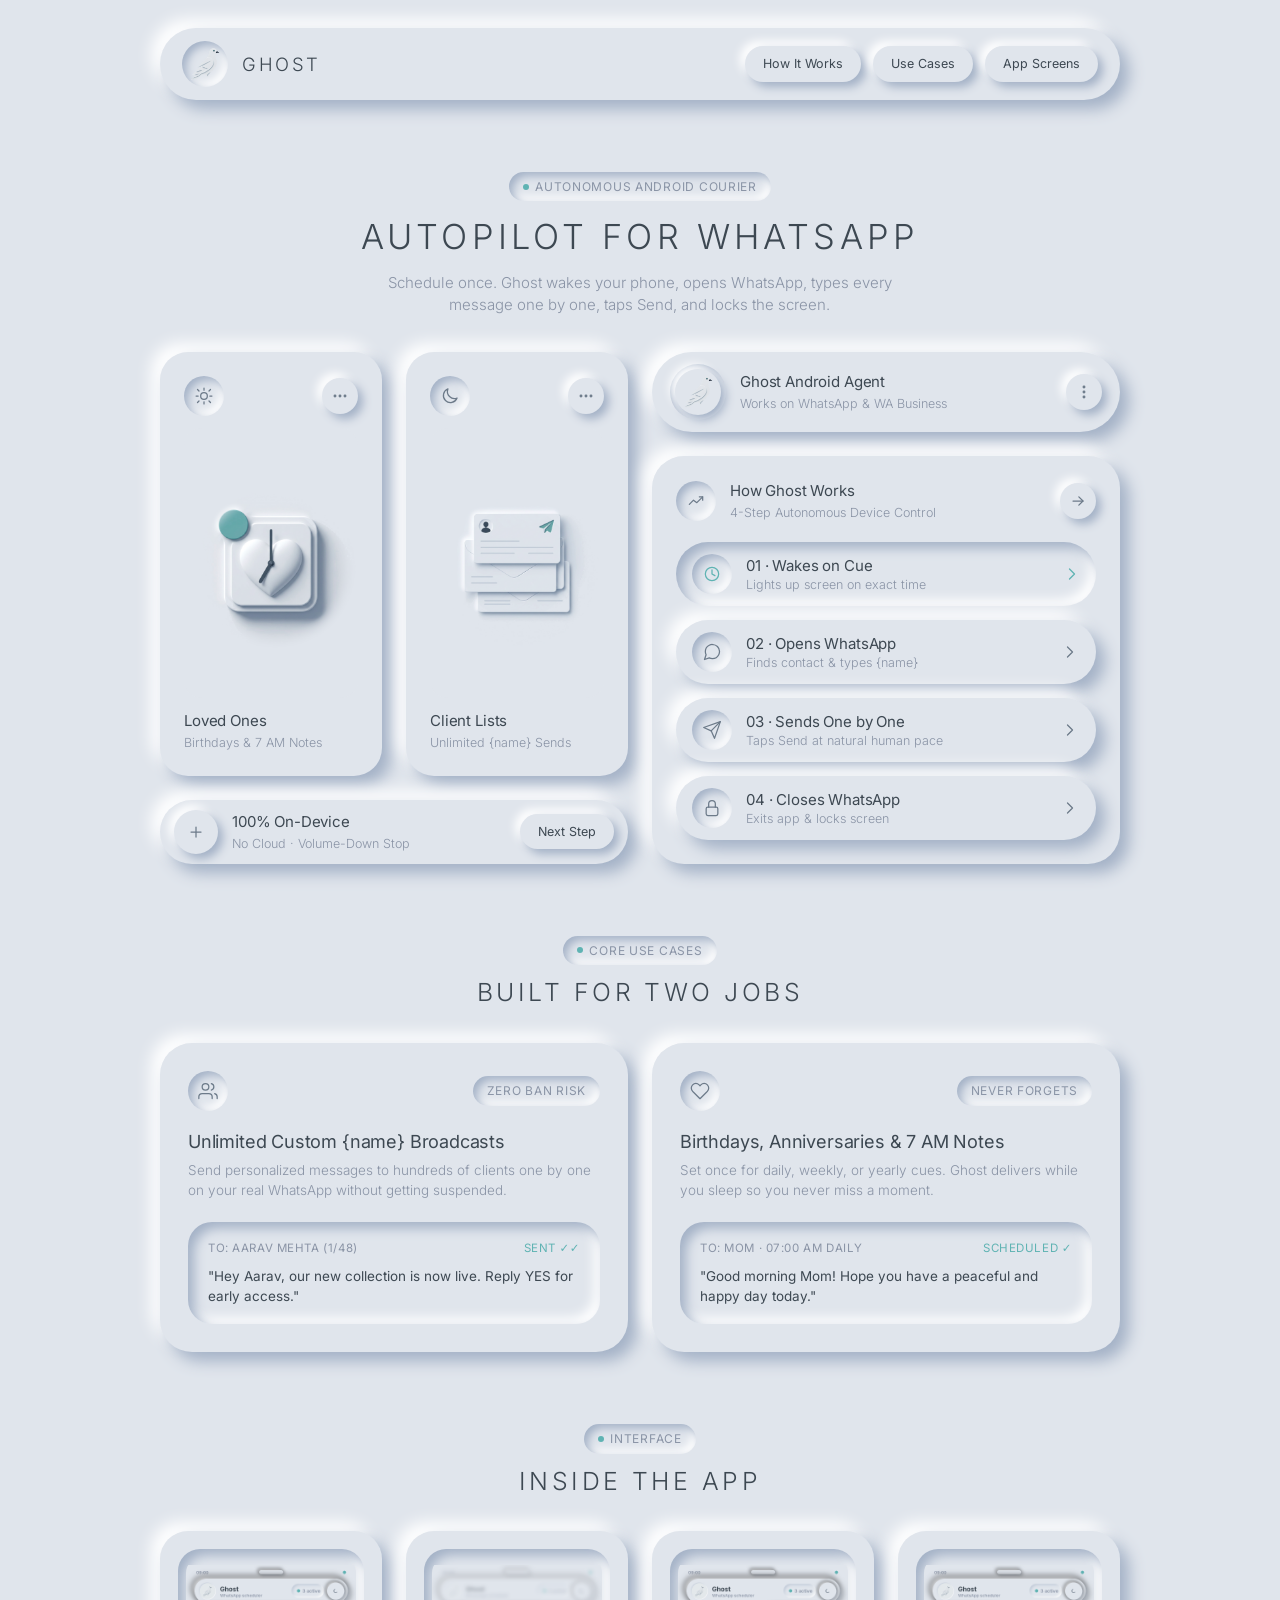
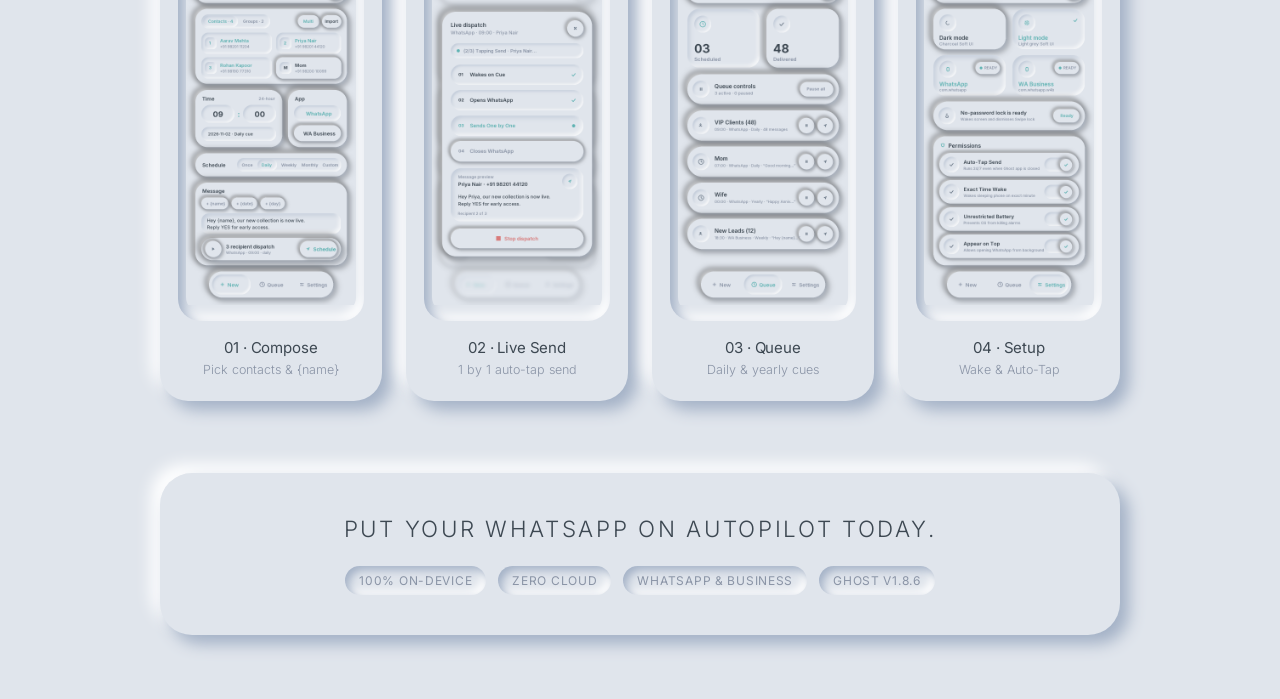
==== index.html @ 2202adc5 "Refine transparent PNG white pigeon favicon and 1200x630 OG social share image Co-authored-by: arena" ====
<!DOCTYPE html>
<html lang="en">
<head>
  <meta charset="UTF-8" />
  <meta name="viewport" content="width=device-width, initial-scale=1.0" />
  <title>GHOST · WhatsApp Autopilot</title>
  <meta
    name="description"
    content="Schedule once. Ghost wakes your phone, opens WhatsApp, types every message one by one, taps Send, and locks the screen."
  />
  <meta name="theme-color" content="#E0E5EC" />

  <!-- Transparent White Pigeon PNG Favicon & App Icons (No Background) -->
  <link rel="icon" type="image/png" sizes="64x64" href="favicon.png?v=3" />
  <link rel="shortcut icon" type="image/png" href="assets/favicon.png?v=3" />
  <link rel="icon" type="image/png" sizes="192x192" href="assets/icon-192.png?v=3" />
  <link rel="apple-touch-icon" sizes="180x180" href="apple-touch-icon.png?v=3" />
  <link rel="manifest" href="site.webmanifest" />

  <!-- Open Graph / Social Share Meta Tags -->
  <meta property="og:type" content="website" />
  <meta property="og:title" content="GHOST · Autopilot for WhatsApp" />
  <meta
    property="og:description"
    content="Wakes on Cue · Opens WhatsApp · Sends 1 by 1 · Closes WhatsApp. 100% On-Device Android Autopilot."
  />
  <meta property="og:image" content="assets/og-image.png?v=3" />
  <meta property="og:image:type" content="image/png" />
  <meta property="og:image:width" content="1200" />
  <meta property="og:image:height" content="630" />
  <meta property="og:image:alt" content="GHOST · Autopilot for WhatsApp" />
  <meta name="twitter:card" content="summary_large_image" />
  <meta name="twitter:title" content="GHOST · Autopilot for WhatsApp" />
  <meta
    name="twitter:description"
    content="Wakes on Cue · Opens WhatsApp · Sends 1 by 1 · Closes WhatsApp. 100% On-Device Android Autopilot."
  />
  <meta name="twitter:image" content="assets/og-image.png?v=3" />
  <style>
    /* ==========================================================================
       1. Self-Hosted Thin & Normal Fonts + CSS Custom Properties
       ========================================================================== */
    @font-face {
      font-family: 'Inter';
      font-style: normal;
      font-weight: 300;
      font-display: swap;
      src: url('assets/fonts/inter-latin-300-normal.woff2') format('woff2');
    }

    @font-face {
      font-family: 'Inter';
      font-style: normal;
      font-weight: 400;
      font-display: swap;
      src: url('assets/fonts/inter-latin-400-normal.woff2') format('woff2');
    }

    :root {
      --bg-base: #E0E5EC;
      --text-primary: #3D4852;
      --text-secondary: #8A94A6;
      --icon-color: #6C7A89;
      --accent-color: #5FB3B3;

      /* Paired Neumorphic Shadows */
      --shadow-raised: 9px 9px 16px #A3B1C6, -9px -9px 16px #FFFFFF;
      --shadow-raised-sm: 5px 5px 10px #A3B1C6, -5px -5px 10px #FFFFFF;
      --shadow-inset: inset 6px 6px 12px #A3B1C6, inset -6px -6px 12px #FFFFFF;
      --shadow-inset-sm: inset 4px 4px 8px #A3B1C6, inset -4px -4px 8px #FFFFFF;
      --shadow-focus: inset 3px 3px 6px #A3B1C6, inset -3px -3px 6px #FFFFFF;

      /* Radii */
      --radius-lg: 32px;
      --radius-md: 28px;
      --radius-sm: 24px;
      --radius-pill: 999px;
      --radius-circle: 50%;
    }

    /* ==========================================================================
       2. Reset & Base Typography
       ========================================================================== */
    *,
    *::before,
    *::after {
      box-sizing: border-box;
      margin: 0;
      padding: 0;
    }

    html {
      font-size: 16px;
      scroll-behavior: smooth;
      -webkit-font-smoothing: antialiased;
      -moz-osx-font-smoothing: grayscale;
    }

    body {
      font-family: 'Inter', system-ui, -apple-system, BlinkMacSystemFont, 'Segoe UI', Roboto, sans-serif;
      font-weight: 400;
      background-color: var(--bg-base);
      color: var(--text-primary);
      min-height: 100vh;
      line-height: 1.45;
      overflow-x: hidden;
    }

    a {
      color: inherit;
      text-decoration: none;
    }

    button {
      font-family: inherit;
      border: none;
      background: var(--bg-base);
      color: var(--text-primary);
      cursor: pointer;
    }

    button:focus-visible,
    a:focus-visible,
    [tabindex="0"]:focus-visible {
      outline: none;
      box-shadow: var(--shadow-focus);
    }

    /* Typography helpers */
    .title-text {
      font-size: 0.9375rem;
      font-weight: 400;
      color: var(--text-primary);
      letter-spacing: -0.01em;
    }

    .subtitle-text {
      font-size: 0.78125rem;
      font-weight: 300;
      color: var(--text-secondary);
      margin-top: 2px;
    }

    .outlined-prefix {
      color: inherit;
      -webkit-text-stroke: 0;
    }

    /* ==========================================================================
       3. Shared Neumorphic Primitives
       ========================================================================== */
    .neu-card-lg {
      background-color: var(--bg-base);
      border-radius: var(--radius-lg);
      box-shadow: var(--shadow-raised);
    }

    .neu-card-md {
      background-color: var(--bg-base);
      border-radius: var(--radius-md);
      box-shadow: var(--shadow-raised);
    }

    .neu-pill {
      background-color: var(--bg-base);
      border-radius: var(--radius-pill);
      box-shadow: var(--shadow-raised);
    }

    .neu-well-inset {
      background-color: var(--bg-base);
      border-radius: var(--radius-sm);
      box-shadow: var(--shadow-inset);
    }

    .icon-well {
      width: 40px;
      height: 40px;
      border-radius: var(--radius-circle);
      background-color: var(--bg-base);
      box-shadow: var(--shadow-inset-sm);
      display: inline-flex;
      align-items: center;
      justify-content: center;
      flex-shrink: 0;
      color: var(--icon-color);
      transition: all 0.2s ease;
    }

    .icon-btn {
      width: 36px;
      height: 36px;
      border-radius: var(--radius-circle);
      background-color: var(--bg-base);
      box-shadow: var(--shadow-raised-sm);
      display: inline-flex;
      align-items: center;
      justify-content: center;
      flex-shrink: 0;
      color: var(--icon-color);
      transition: all 0.2s ease;
    }

    .icon-btn:hover,
    .icon-btn:active,
    .icon-btn.is-active {
      box-shadow: var(--shadow-inset-sm);
      color: var(--accent-color);
    }

    .icon-svg {
      width: 20px;
      height: 20px;
      stroke: currentColor;
      stroke-width: 1.5;
      stroke-linecap: round;
      stroke-linejoin: round;
      fill: none;
    }

    .pill-tag {
      display: inline-flex;
      align-items: center;
      gap: 6px;
      padding: 6px 14px;
      border-radius: var(--radius-pill);
      background-color: var(--bg-base);
      box-shadow: var(--shadow-inset-sm);
      font-size: 0.75rem;
      font-weight: 400;
      letter-spacing: 0.06em;
      text-transform: uppercase;
      color: var(--text-secondary);
    }

    .pill-tag .dot {
      width: 6px;
      height: 6px;
      border-radius: var(--radius-circle);
      background-color: var(--accent-color);
    }

    /* ==========================================================================
       4. Landing Page Layout & Header Navbar
       ========================================================================== */
    .page-wrapper {
      max-width: 1040px;
      margin: 0 auto;
      padding: 28px 40px 64px;
      display: flex;
      flex-direction: column;
      gap: 72px;
    }

    /* Top Neumorphic Header Bar */
    .site-header {
      height: 72px;
      padding: 10px 22px;
      display: flex;
      align-items: center;
      justify-content: space-between;
      gap: 16px;
    }

    .brand-lockup {
      display: flex;
      align-items: center;
      gap: 14px;
    }

    .brand-icon-ring {
      width: 46px;
      height: 46px;
      border-radius: var(--radius-circle);
      background-color: var(--bg-base);
      box-shadow: var(--shadow-inset-sm);
      display: inline-flex;
      align-items: center;
      justify-content: center;
      color: var(--text-primary);
    }

    .brand-wordmark {
      font-size: 1.15rem;
      font-weight: 300;
      letter-spacing: 0.14em;
      text-transform: uppercase;
      color: var(--text-primary);
    }

    .header-nav {
      display: flex;
      align-items: center;
      gap: 12px;
    }

    .nav-pill-link {
      padding: 9px 18px;
      border-radius: var(--radius-pill);
      background-color: var(--bg-base);
      box-shadow: var(--shadow-raised-sm);
      font-size: 0.78125rem;
      font-weight: 400;
      color: var(--text-primary);
      transition: all 0.2s ease;
    }

    .nav-pill-link:hover,
    .nav-pill-link:active {
      box-shadow: var(--shadow-inset-sm);
      color: var(--accent-color);
    }

    /* ==========================================================================
       5. Hero Intro + Interactive 2-Column How-It-Works Dashboard
       ========================================================================== */
    .hero-section {
      display: flex;
      flex-direction: column;
      gap: 36px;
    }

    .hero-intro {
      text-align: center;
      max-width: 680px;
      margin: 0 auto;
      display: flex;
      flex-direction: column;
      align-items: center;
      gap: 14px;
    }

    .hero-heading {
      font-size: 2.15rem;
      font-weight: 300;
      letter-spacing: 0.12em;
      text-transform: uppercase;
      color: var(--text-primary);
      line-height: 1.25;
    }

    .hero-subtitle {
      font-size: 0.9375rem;
      font-weight: 300;
      color: var(--text-secondary);
      max-width: 520px;
    }

    /* 2-Column Dashboard Grid */
    .dashboard-grid {
      display: grid;
      grid-template-columns: repeat(2, minmax(0, 1fr));
      gap: 24px;
      align-items: stretch;
    }

    .dashboard-col {
      display: flex;
      flex-direction: column;
      justify-content: space-between;
      gap: 24px;
    }

    /* Left Column: Hero Control Card */
    .hero-card {
      padding: 24px;
      min-height: 260px;
      display: flex;
      flex-direction: column;
      justify-content: space-between;
      gap: 14px;
    }

    .hero-card__top {
      display: flex;
      align-items: center;
      justify-content: space-between;
      gap: 12px;
    }

    .hero-card__identity {
      display: flex;
      align-items: center;
      gap: 14px;
    }

    /* Pill Toggle Switch */
    .neu-toggle {
      width: 72px;
      height: 36px;
      border-radius: var(--radius-pill);
      background-color: var(--bg-base);
      box-shadow: var(--shadow-inset-sm);
      padding: 4px;
      display: inline-flex;
      align-items: center;
      justify-content: space-between;
      position: relative;
      transition: all 0.2s ease;
    }

    .neu-toggle__icon {
      width: 28px;
      height: 28px;
      display: inline-flex;
      align-items: center;
      justify-content: center;
      color: var(--icon-color);
      z-index: 1;
      transition: all 0.2s ease;
    }

    .neu-toggle[aria-checked="true"] .neu-toggle__icon {
      color: var(--accent-color);
    }

    .neu-toggle__knob {
      width: 28px;
      height: 28px;
      border-radius: var(--radius-circle);
      background-color: var(--bg-base);
      box-shadow: var(--shadow-raised-sm);
      position: absolute;
      top: 4px;
      left: 4px;
      transition: transform 0.25s ease, box-shadow 0.25s ease;
    }

    .neu-toggle[aria-checked="true"] .neu-toggle__knob {
      transform: translateX(36px);
    }

    .neu-toggle[aria-checked="true"] {
      box-shadow: var(--shadow-inset);
    }

    /* Small Pill Badge */
    .hero-badge-row {
      display: flex;
      align-items: center;
    }

    .hero-badge {
      display: inline-flex;
      align-items: center;
      gap: 8px;
      padding: 6px 14px;
      border-radius: var(--radius-pill);
      background-color: var(--bg-base);
      box-shadow: var(--shadow-inset-sm);
      font-size: 0.75rem;
      color: var(--text-secondary);
    }

    .hero-badge .icon-svg {
      width: 15px;
      height: 15px;
      color: var(--accent-color);
    }

    /* Semicircular Gauge */
    .gauge-container {
      position: relative;
      width: 100%;
      max-width: 300px;
      margin: 4px auto 0;
      display: flex;
      flex-direction: column;
      align-items: center;
    }

    .gauge-svg {
      width: 100%;
      height: auto;
      overflow: visible;
      display: block;
    }

    .gauge-readout {
      margin-top: -28px;
      display: flex;
      flex-direction: column;
      align-items: center;
      text-align: center;
    }

    .gauge-readout__number-row {
      display: inline-flex;
      align-items: baseline;
      gap: 5px;
    }

    .gauge-readout__value {
      font-size: 2.5rem;
      font-weight: 700;
      color: var(--text-primary);
      line-height: 1;
      letter-spacing: -0.02em;
    }

    .gauge-readout__unit {
      font-size: 0.75rem;
      font-weight: 600;
      color: var(--text-secondary);
    }

    .gauge-readout__caption {
      font-size: 0.75rem;
      color: var(--text-secondary);
      margin-top: 4px;
    }

    /* Two-Up Card Row */
    .two-up-row {
      display: grid;
      grid-template-columns: repeat(2, minmax(0, 1fr));
      gap: 24px;
      flex: 1;
    }

    .square-card {
      min-height: 220px;
      height: 100%;
      padding: 24px;
      display: flex;
      flex-direction: column;
      justify-content: space-between;
    }

    .square-card__top {
      display: flex;
      align-items: center;
      justify-content: space-between;
    }

    .square-card__art {
      width: 100%;
      flex: 1;
      min-height: 170px;
      margin: 12px 0;
      border-radius: 18px;
      background-color: var(--bg-base);
      box-shadow: none;
      padding: 0;
      display: flex;
      align-items: center;
      justify-content: center;
      overflow: hidden;
    }

    .square-card__art img {
      width: 100%;
      height: 100%;
      max-height: 200px;
      object-fit: contain;
      border-radius: 14px;
      display: block;
    }

    .square-card__bottom {
      display: flex;
      flex-direction: column;
    }

    /* Bottom Action Bar */
    .action-bar {
      height: 64px;
      padding: 8px 14px;
      display: flex;
      align-items: center;
      justify-content: space-between;
      gap: 14px;
    }

    .action-bar__left {
      display: flex;
      align-items: center;
      gap: 14px;
      min-width: 0;
    }

    .plus-btn {
      width: 44px;
      height: 44px;
      border-radius: var(--radius-circle);
      background-color: var(--bg-base);
      box-shadow: var(--shadow-raised-sm);
      display: inline-flex;
      align-items: center;
      justify-content: center;
      color: var(--icon-color);
      flex-shrink: 0;
      transition: all 0.2s ease;
    }

    .plus-btn:hover,
    .plus-btn:active,
    .plus-btn.is-active {
      box-shadow: var(--shadow-inset);
      color: var(--accent-color);
    }

    .see-all-btn {
      padding: 10px 18px;
      border-radius: var(--radius-pill);
      background-color: var(--bg-base);
      box-shadow: var(--shadow-raised-sm);
      font-size: 0.78125rem;
      font-weight: 400;
      color: var(--text-primary);
      flex-shrink: 0;
      transition: all 0.2s ease;
    }

    .see-all-btn:hover,
    .see-all-btn:active {
      box-shadow: var(--shadow-inset-sm);
      color: var(--accent-color);
    }

    /* Right Column: Agent Status Pill & 4-Step Panel */
    .profile-pill {
      height: 80px;
      padding: 12px 18px;
      display: flex;
      align-items: center;
      justify-content: space-between;
      gap: 14px;
    }

    .profile-pill__left {
      display: flex;
      align-items: center;
      gap: 14px;
      min-width: 0;
    }

    .avatar-ring {
      width: 56px;
      height: 56px;
      border-radius: var(--radius-circle);
      background-color: var(--bg-base);
      box-shadow: var(--shadow-inset-sm);
      padding: 5px;
      display: inline-flex;
      align-items: center;
      justify-content: center;
      flex-shrink: 0;
    }

    .avatar-slot {
      width: 100%;
      height: 100%;
      border-radius: var(--radius-circle);
      background-color: var(--bg-base);
      box-shadow: var(--shadow-raised-sm);
      display: flex;
      align-items: center;
      justify-content: center;
      color: var(--icon-color);
    }

    .analytics-panel {
      padding: 24px;
      display: flex;
      flex-direction: column;
      gap: 20px;
    }

    .analytics-panel__header {
      display: flex;
      align-items: center;
      justify-content: space-between;
      gap: 12px;
    }

    .analytics-panel__identity {
      display: flex;
      align-items: center;
      gap: 14px;
    }

    .analytics-list {
      display: flex;
      flex-direction: column;
      gap: 14px;
    }

    .analytics-row {
      width: 100%;
      height: 64px;
      border-radius: var(--radius-pill);
      background-color: var(--bg-base);
      box-shadow: var(--shadow-raised);
      padding: 8px 16px;
      display: flex;
      align-items: center;
      justify-content: space-between;
      gap: 14px;
      text-align: left;
      transition: all 0.2s ease;
    }

    .analytics-row:hover,
    .analytics-row:active,
    .analytics-row.is-active {
      box-shadow: var(--shadow-inset);
    }

    .analytics-row.is-active .icon-well {
      color: var(--accent-color);
    }

    .analytics-row:hover .chevron-icon,
    .analytics-row.is-active .chevron-icon {
      color: var(--accent-color);
      transform: translateX(2px);
    }

    .analytics-row__left {
      display: flex;
      align-items: center;
      gap: 14px;
      min-width: 0;
    }

    .chevron-icon {
      color: var(--icon-color);
      display: inline-flex;
      align-items: center;
      justify-content: center;
      transition: all 0.2s ease;
    }

    /* ==========================================================================
       6. Section Header Pattern
       ========================================================================== */
    .section-block {
      display: flex;
      flex-direction: column;
      gap: 32px;
    }

    .section-header {
      text-align: center;
      display: flex;
      flex-direction: column;
      align-items: center;
      gap: 10px;
    }

    .section-heading {
      font-size: 1.55rem;
      font-weight: 300;
      letter-spacing: 0.14em;
      text-transform: uppercase;
      color: var(--text-primary);
    }

    /* ==========================================================================
       7. Two Core Use Cases Section
       ========================================================================== */
    .usecase-grid {
      display: grid;
      grid-template-columns: repeat(2, minmax(0, 1fr));
      gap: 24px;
    }

    .usecase-card {
      padding: 28px;
      display: flex;
      flex-direction: column;
      justify-content: space-between;
      gap: 22px;
    }

    .usecase-card__top {
      display: flex;
      align-items: center;
      justify-content: space-between;
      gap: 12px;
    }

    .usecase-card__title {
      font-size: 1.125rem;
      font-weight: 400;
      color: var(--text-primary);
      letter-spacing: -0.01em;
    }

    .usecase-card__desc {
      font-size: 0.84375rem;
      font-weight: 300;
      color: var(--text-secondary);
      margin-top: 6px;
    }

    /* Inset Message Preview Well */
    .message-well {
      padding: 18px 20px;
      display: flex;
      flex-direction: column;
      gap: 10px;
    }

    .message-well__meta {
      display: flex;
      align-items: center;
      justify-content: space-between;
      font-size: 0.72rem;
      font-weight: 400;
      letter-spacing: 0.05em;
      text-transform: uppercase;
      color: var(--text-secondary);
    }

    .message-well__status {
      color: var(--accent-color);
    }

    .message-well__bubble {
      font-size: 0.84375rem;
      font-weight: 400;
      color: var(--text-primary);
      line-height: 1.45;
      transition: opacity 0.25s ease;
    }

    /* ==========================================================================
       8. Inside The App (4 Neumorphic Phone Frames)
       ========================================================================== */
    .screens-grid {
      display: grid;
      grid-template-columns: repeat(4, minmax(0, 1fr));
      gap: 24px;
    }

    .screen-card {
      padding: 18px 18px 22px;
      display: flex;
      flex-direction: column;
      align-items: center;
      gap: 16px;
      text-align: center;
    }

    .screen-bezel {
      width: 100%;
      aspect-ratio: 1 / 2;
      border-radius: 22px;
      background-color: var(--bg-base);
      box-shadow: var(--shadow-inset);
      padding: 8px;
      display: flex;
      align-items: center;
      justify-content: center;
      overflow: hidden;
    }

    .screen-bezel img {
      width: 100%;
      height: 100%;
      object-fit: contain;
      border-radius: 16px;
      display: block;
    }

    /* ==========================================================================
       9. Closing Neumorphic Footer
       ========================================================================== */
    .site-footer {
      padding: 40px 28px;
      display: flex;
      flex-direction: column;
      align-items: center;
      text-align: center;
      gap: 20px;
    }

    .footer-heading {
      font-size: 1.4rem;
      font-weight: 300;
      letter-spacing: 0.12em;
      text-transform: uppercase;
      color: var(--text-primary);
    }

    .footer-pills {
      display: flex;
      flex-wrap: wrap;
      justify-content: center;
      gap: 12px;
    }

    /* ==========================================================================
       10. Responsive Breakpoints
       ========================================================================== */
    @media (max-width: 900px) {
      .dashboard-grid,
      .usecase-grid {
        grid-template-columns: 1fr;
      }

      .screens-grid {
        grid-template-columns: repeat(2, minmax(0, 1fr));
      }
    }

    @media (max-width: 600px) {
      html {
        font-size: 14.4px;
      }

      .page-wrapper {
        padding: 20px 16px 48px;
        gap: 52px;
      }

      .site-header {
        height: auto;
        padding: 14px 18px;
        flex-direction: column;
      }

      .two-up-row,
      .screens-grid {
        grid-template-columns: 1fr;
      }

      .hero-heading {
        font-size: 1.75rem;
        letter-spacing: 0.12em;
      }
    }
  </style>
</head>
<body>
  <div class="page-wrapper">
    <!-- ========================================================================
         1. TOP NEUMORPHIC HEADER NAVBAR
         ======================================================================== -->
    <header class="neu-pill site-header">
      <div class="brand-lockup">
        <div class="brand-icon-ring" aria-hidden="true" style="overflow: hidden; padding: 6px;">
          <img
            src="assets/pigeon-white-nobg.png"
            alt="Ghost White Pigeon Logo"
            style="width: 100%; height: 100%; object-fit: contain; display: block;"
          />
        </div>
        <span class="brand-wordmark">
          <span class="outlined-prefix">GH</span><span>OST</span>
        </span>
      </div>

      <nav class="header-nav" aria-label="Section navigation">
        <a href="#how-it-works" class="nav-pill-link">How It Works</a>
        <a href="#use-cases" class="nav-pill-link">Use Cases</a>
        <a href="#screens" class="nav-pill-link">App Screens</a>
      </nav>
    </header>

    <!-- ========================================================================
         2. HERO LANDING SECTION & INTERACTIVE HOW-IT-WORKS DASHBOARD
         ======================================================================== -->
    <section id="how-it-works" class="hero-section" aria-label="Hero and How Ghost Works">
      <div class="hero-intro">
        <div class="pill-tag">
          <span class="dot"></span>
          <span>Autonomous Android Courier</span>
        </div>
        <h1 class="hero-heading">
          <span class="outlined-prefix">AUT</span><span>OPILOT FOR WHATSAPP</span>
        </h1>
        <p class="hero-subtitle">
          Schedule once. Ghost wakes your phone, opens WhatsApp, types every message one by one, taps Send, and locks the screen.
        </p>
      </div>

      <!-- Two-Column Neumorphic Interactive Showcase -->
      <main class="dashboard-grid">
        <!-- LEFT COLUMN -->
        <div class="dashboard-col">
          <!-- 1. Two-Up Card Row -->
          <div class="two-up-row">
            <!-- Card 1: Sun Icon -->
            <article class="neu-card-md square-card">
              <div class="square-card__top">
                <div class="icon-well" aria-hidden="true">
                  <svg class="icon-svg" viewBox="0 0 24 24">
                    <circle cx="12" cy="12" r="4"></circle>
                    <line x1="12" y1="2.5" x2="12" y2="5"></line>
                    <line x1="12" y1="19" x2="12" y2="21.5"></line>
                    <line x1="4.22" y1="4.22" x2="5.98" y2="5.98"></line>
                    <line x1="18.02" y1="18.02" x2="19.78" y2="19.78"></line>
                    <line x1="2.5" y1="12" x2="5" y2="12"></line>
                    <line x1="19" y1="12" x2="21.5" y2="12"></line>
                    <line x1="4.22" y1="19.78" x2="5.98" y2="18.02"></line>
                    <line x1="18.02" y1="5.98" x2="19.78" y2="4.22"></line>
                  </svg>
                </div>
                <button type="button" class="icon-btn" aria-label="Morning schedule">
                  <svg class="icon-svg" viewBox="0 0 24 24">
                    <circle cx="6" cy="12" r="1"></circle>
                    <circle cx="12" cy="12" r="1"></circle>
                    <circle cx="18" cy="12" r="1"></circle>
                  </svg>
                </button>
              </div>
              <div class="square-card__art">
                <img
                  src="assets/card-loved-ones.png"
                  alt="Soft UI 3D heart clock scheduled at 7 AM"
                />
              </div>
              <div class="square-card__bottom">
                <h3 class="title-text">Loved Ones</h3>
                <p class="subtitle-text">Birthdays &amp; 7 AM Notes</p>
              </div>
            </article>

            <!-- Card 2: Moon Icon -->
            <article class="neu-card-md square-card">
              <div class="square-card__top">
                <div class="icon-well" aria-hidden="true">
                  <svg class="icon-svg" viewBox="0 0 24 24">
                    <path d="M20.5 14.5A8.5 8.5 0 0 1 9.5 3.5a8.5 8.5 0 1 0 11 11z"></path>
                  </svg>
                </div>
                <button type="button" class="icon-btn" aria-label="Client broadcast options">
                  <svg class="icon-svg" viewBox="0 0 24 24">
                    <circle cx="6" cy="12" r="1"></circle>
                    <circle cx="12" cy="12" r="1"></circle>
                    <circle cx="18" cy="12" r="1"></circle>
                  </svg>
                </button>
              </div>
              <div class="square-card__art">
                <img
                  src="assets/card-client-lists.png"
                  alt="Soft UI 3D sequential client broadcast envelopes"
                />
              </div>
              <div class="square-card__bottom">
                <h3 class="title-text">Client Lists</h3>
                <p class="subtitle-text">Unlimited {name} Sends</p>
              </div>
            </article>
          </div>

          <!-- 2. Bottom Action Bar -->
          <div class="neu-pill action-bar">
            <div class="action-bar__left">
              <button type="button" id="plusActionBtn" class="plus-btn" aria-label="Step trigger">
                <svg class="icon-svg" viewBox="0 0 24 24">
                  <line x1="12" y1="6" x2="12" y2="18"></line>
                  <line x1="6" y1="12" x2="18" y2="12"></line>
                </svg>
              </button>
              <div>
                <div class="title-text">100% On-Device</div>
                <div class="subtitle-text">No Cloud · Volume-Down Stop</div>
              </div>
            </div>

            <button type="button" id="cycleStepBtn" class="see-all-btn">Next Step</button>
          </div>
        </div>

        <!-- RIGHT COLUMN -->
        <div class="dashboard-col">
          <!-- 1. Agent Status Pill -->
          <div class="neu-pill profile-pill">
            <div class="profile-pill__left">
              <div class="avatar-ring" aria-hidden="true">
                <div class="avatar-slot" style="overflow: hidden; padding: 6px;">
                  <img
                    src="assets/pigeon-white-nobg.png"
                    alt="Ghost White Pigeon Logo"
                    style="width: 100%; height: 100%; object-fit: contain; display: block;"
                  />
                </div>
              </div>
              <div>
                <div class="title-text">Ghost Android Agent</div>
                <div class="subtitle-text">Works on WhatsApp &amp; WA Business</div>
              </div>
            </div>

            <button type="button" class="icon-btn" aria-label="Agent status">
              <svg class="icon-svg" viewBox="0 0 24 24">
                <circle cx="12" cy="6" r="1"></circle>
                <circle cx="12" cy="12" r="1"></circle>
                <circle cx="12" cy="18" r="1"></circle>
              </svg>
            </button>
          </div>

          <!-- 2. How Ghost Works Panel (4-Step Autonomous Flow) -->
          <article class="neu-card-lg analytics-panel">
            <div class="analytics-panel__header">
              <div class="analytics-panel__identity">
                <div class="icon-well" aria-hidden="true">
                  <svg class="icon-svg" viewBox="0 0 24 24">
                    <polyline points="4 16 9 11 13 14 20 7"></polyline>
                    <polyline points="16 7 20 7 20 11"></polyline>
                  </svg>
                </div>
                <div>
                  <h2 class="title-text">How Ghost Works</h2>
                  <p class="subtitle-text">4-Step Autonomous Device Control</p>
                </div>
              </div>

              <button type="button" id="nextStepBtn" class="icon-btn" aria-label="Cycle step">
                <svg class="icon-svg" viewBox="0 0 24 24">
                  <line x1="6" y1="12" x2="18" y2="12"></line>
                  <polyline points="13 7 18 12 13 17"></polyline>
                </svg>
              </button>
            </div>

            <!-- 4 Raised Pill List Rows -->
            <div class="analytics-list" role="list">
              <!-- Step 1 -->
              <button type="button" class="analytics-row is-active" data-step="0" role="listitem">
                <span class="analytics-row__left">
                  <span class="icon-well" aria-hidden="true">
                    <svg class="icon-svg" viewBox="0 0 24 24">
                      <circle cx="12" cy="12" r="8"></circle>
                      <path d="M12 7v5l3.5 2"></path>
                    </svg>
                  </span>
                  <span>
                    <span class="title-text" style="display: block;">01 · Wakes on Cue</span>
                    <span class="subtitle-text" style="display: block;">Lights up screen on exact time</span>
                  </span>
                </span>
                <span class="chevron-icon" aria-hidden="true">
                  <svg class="icon-svg" viewBox="0 0 24 24">
                    <polyline points="9 6 15 12 9 18"></polyline>
                  </svg>
                </span>
              </button>

              <!-- Step 2 -->
              <button type="button" class="analytics-row" data-step="1" role="listitem">
                <span class="analytics-row__left">
                  <span class="icon-well" aria-hidden="true">
                    <svg class="icon-svg" viewBox="0 0 24 24">
                      <path d="M21 11.5a8.38 8.38 0 0 1-.9 3.8 8.5 8.5 0 0 1-7.6 4.7 8.38 8.38 0 0 1-3.8-.9L3 21l1.9-5.7a8.38 8.38 0 0 1-.9-3.8 8.5 8.5 0 0 1 4.7-7.6 8.38 8.38 0 0 1 3.8-.9h.5a8.48 8.48 0 0 1 8 8v.5z"></path>
                    </svg>
                  </span>
                  <span>
                    <span class="title-text" style="display: block;">02 · Opens WhatsApp</span>
                    <span class="subtitle-text" style="display: block;">Finds contact &amp; types {name}</span>
                  </span>
                </span>
                <span class="chevron-icon" aria-hidden="true">
                  <svg class="icon-svg" viewBox="0 0 24 24">
                    <polyline points="9 6 15 12 9 18"></polyline>
                  </svg>
                </span>
              </button>

              <!-- Step 3 -->
              <button type="button" class="analytics-row" data-step="2" role="listitem">
                <span class="analytics-row__left">
                  <span class="icon-well" aria-hidden="true">
                    <svg class="icon-svg" viewBox="0 0 24 24">
                      <line x1="22" y1="2" x2="11" y2="13"></line>
                      <polygon points="22 2 15 22 11 13 2 9 22 2"></polygon>
                    </svg>
                  </span>
                  <span>
                    <span class="title-text" style="display: block;">03 · Sends One by One</span>
                    <span class="subtitle-text" style="display: block;">Taps Send at natural human pace</span>
                  </span>
                </span>
                <span class="chevron-icon" aria-hidden="true">
                  <svg class="icon-svg" viewBox="0 0 24 24">
                    <polyline points="9 6 15 12 9 18"></polyline>
                  </svg>
                </span>
              </button>

              <!-- Step 4 -->
              <button type="button" class="analytics-row" data-step="3" role="listitem">
                <span class="analytics-row__left">
                  <span class="icon-well" aria-hidden="true">
                    <svg class="icon-svg" viewBox="0 0 24 24">
                      <rect x="5" y="11" width="14" height="10" rx="2"></rect>
                      <path d="M8 11V7a4 4 0 0 1 8 0v4"></path>
                    </svg>
                  </span>
                  <span>
                    <span class="title-text" style="display: block;">04 · Closes WhatsApp</span>
                    <span class="subtitle-text" style="display: block;">Exits app &amp; locks screen</span>
                  </span>
                </span>
                <span class="chevron-icon" aria-hidden="true">
                  <svg class="icon-svg" viewBox="0 0 24 24">
                    <polyline points="9 6 15 12 9 18"></polyline>
                  </svg>
                </span>
              </button>
            </div>
          </article>
        </div>
      </main>
    </section>

    <!-- ========================================================================
         3. CORE USE CASES SECTION
         ======================================================================== -->
    <section id="use-cases" class="section-block" aria-label="Core Use Cases">
      <div class="section-header">
        <div class="pill-tag">
          <span class="dot"></span>
          <span>Core Use Cases</span>
        </div>
        <h2 class="section-heading">
          <span class="outlined-prefix">BUILT</span><span> FOR TWO JOBS</span>
        </h2>
      </div>

      <div class="usecase-grid">
        <!-- Use Case 1: Broadcast -->
        <article class="neu-card-lg usecase-card">
          <div>
            <div class="usecase-card__top">
              <div class="icon-well" aria-hidden="true">
                <svg class="icon-svg" viewBox="0 0 24 24">
                  <path d="M17 21v-2a4 4 0 0 0-4-4H5a4 4 0 0 0-4 4v2"></path>
                  <circle cx="9" cy="7" r="4"></circle>
                  <path d="M23 21v-2a4 4 0 0 0-3-3.87"></path>
                  <path d="M16 3.13a4 4 0 0 1 0 7.75"></path>
                </svg>
              </div>
              <span class="pill-tag">Zero Ban Risk</span>
            </div>
            <h3 class="usecase-card__title" style="margin-top: 18px;">
              Unlimited Custom {name} Broadcasts
            </h3>
            <p class="usecase-card__desc">
              Send personalized messages to hundreds of clients one by one on your real WhatsApp without getting suspended.
            </p>
          </div>

          <div class="neu-well-inset message-well">
            <div class="message-well__meta">
              <span id="broadcastRecipient">To: Aarav Mehta (1/48)</span>
              <span class="message-well__status">Sent ✓✓</span>
            </div>
            <p id="broadcastPreviewText" class="message-well__bubble">
              "Hey Aarav, our new collection is now live. Reply YES for early access."
            </p>
          </div>
        </article>

        <!-- Use Case 2: Never Forgets -->
        <article class="neu-card-lg usecase-card">
          <div>
            <div class="usecase-card__top">
              <div class="icon-well" aria-hidden="true">
                <svg class="icon-svg" viewBox="0 0 24 24">
                  <path d="M20.84 4.61a5.5 5.5 0 0 0-7.78 0L12 5.67l-1.06-1.06a5.5 5.5 0 0 0-7.78 7.78l1.06 1.06L12 21.23l7.78-7.78 1.06-1.06a5.5 5.5 0 0 0 0-7.78z"></path>
                </svg>
              </div>
              <span class="pill-tag">Never Forgets</span>
            </div>
            <h3 class="usecase-card__title" style="margin-top: 18px;">
              Birthdays, Anniversaries &amp; 7 AM Notes
            </h3>
            <p class="usecase-card__desc">
              Set once for daily, weekly, or yearly cues. Ghost delivers while you sleep so you never miss a moment.
            </p>
          </div>

          <div class="neu-well-inset message-well">
            <div class="message-well__meta">
              <span id="lovedRecipient">To: Mom · 07:00 AM Daily</span>
              <span class="message-well__status">Scheduled ✓</span>
            </div>
            <p id="lovedPreviewText" class="message-well__bubble">
              "Good morning Mom! Hope you have a peaceful and happy day today."
            </p>
          </div>
        </article>
      </div>
    </section>

    <!-- ========================================================================
         4. REAL APP SCREENS SECTION
         ======================================================================== -->
    <section id="screens" class="section-block" aria-label="App Screens">
      <div class="section-header">
        <div class="pill-tag">
          <span class="dot"></span>
          <span>Interface</span>
        </div>
        <h2 class="section-heading">
          <span class="outlined-prefix">INS</span><span>IDE THE APP</span>
        </h2>
      </div>

      <div class="screens-grid">
        <!-- Screen 1 -->
        <article class="neu-card-md screen-card">
          <div class="screen-bezel">
            <img src="assets/screen-broadcast.png" alt="Ghost Broadcast Composer Screen" loading="lazy" />
          </div>
          <div>
            <h3 class="title-text">01 · Compose</h3>
            <p class="subtitle-text">Pick contacts &amp; {name}</p>
          </div>
        </article>

        <!-- Screen 2 -->
        <article class="neu-card-md screen-card">
          <div class="screen-bezel">
            <img src="assets/screen-live-send.png" alt="Ghost Live Dispatch Overlay Screen" loading="lazy" />
          </div>
          <div>
            <h3 class="title-text">02 · Live Send</h3>
            <p class="subtitle-text">1 by 1 auto-tap send</p>
          </div>
        </article>

        <!-- Screen 3 -->
        <article class="neu-card-md screen-card">
          <div class="screen-bezel">
            <img src="assets/screen-loved-ones.png" alt="Ghost Queue and Scheduled Tasks Screen" loading="lazy" />
          </div>
          <div>
            <h3 class="title-text">03 · Queue</h3>
            <p class="subtitle-text">Daily &amp; yearly cues</p>
          </div>
        </article>

        <!-- Screen 4 -->
        <article class="neu-card-md screen-card">
          <div class="screen-bezel">
            <img src="assets/screen-setup.png" alt="Ghost Setup and Permissions Screen" loading="lazy" />
          </div>
          <div>
            <h3 class="title-text">04 · Setup</h3>
            <p class="subtitle-text">Wake &amp; Auto-Tap</p>
          </div>
        </article>
      </div>
    </section>

    <!-- ========================================================================
         5. CLOSING FOOTER
         ======================================================================== -->
    <footer class="neu-card-lg site-footer">
      <h2 class="footer-heading">
        <span class="outlined-prefix">PUT</span><span> YOUR WHATSAPP ON AUTOPILOT TODAY.</span>
      </h2>
      <div class="footer-pills">
        <span class="pill-tag">100% On-Device</span>
        <span class="pill-tag">Zero Cloud</span>
        <span class="pill-tag">WhatsApp &amp; Business</span>
        <span class="pill-tag">Ghost v1.8.6</span>
      </div>
    </footer>
  </div>

  <!-- ========================================================================
       VANILLA JAVASCRIPT: GAUGE, 4-STEP SEQUENCER & LIVE MESSAGE PREVIEWS
       ======================================================================== -->
  <script>
    (function () {
      const TOTAL_TICKS = 60;
      const MAX_COUNT = 48;
      const CENTER_X = 140;
      const CENTER_Y = 126;
      const OUTER_RADIUS = 108;

      const STEP_STATES = [
        { badge: '01 · Waking Screen on Cue', ratio: 0.25 },
        { badge: '02 · Opening WhatsApp Chat', ratio: 0.50 },
        { badge: '03 · Sending 1 by 1 with {name}', ratio: 0.80 },
        { badge: '04 · Closing WhatsApp & Sleeping', ratio: 1.00 }
      ];

      const BROADCAST_SAMPLES = [
        {
          to: 'To: Aarav Mehta (1/48)',
          text: '"Hey Aarav, our new collection is now live. Reply YES for early access."'
        },
        {
          to: 'To: Priya Nair (2/48)',
          text: '"Hey Priya, our new collection is now live. Reply YES for early access."'
        },
        {
          to: 'To: Rohan Kapoor (3/48)',
          text: '"Hey Rohan, our new collection is now live. Reply YES for early access."'
        }
      ];

      const LOVED_SAMPLES = [
        {
          to: 'To: Mom · 07:00 AM Daily',
          text: '"Good morning Mom! Hope you have a peaceful and happy day today."'
        },
        {
          to: 'To: Wife · 12:00 AM Yearly',
          text: '"Happy Anniversary! Grateful for every single day with you."'
        },
        {
          to: 'To: Best Friend · 12:00 AM Birthday',
          text: '"Happy Birthday! Wishing you the best year ahead."'
        }
      ];

      const ticksGroup = document.getElementById('gaugeTicks');
      const needleGroup = document.getElementById('gaugeNeedleGroup');
      const gaugeValueText = document.getElementById('gaugeValueText');
      const liveStepBadge = document.getElementById('liveStepBadge');
      const heroToggle = document.getElementById('heroToggle');
      const plusActionBtn = document.getElementById('plusActionBtn');
      const nextStepBtn = document.getElementById('nextStepBtn');
      const cycleStepBtn = document.getElementById('cycleStepBtn');
      const stepRows = Array.from(document.querySelectorAll('.analytics-row'));

      const broadcastRecipient = document.getElementById('broadcastRecipient');
      const broadcastPreviewText = document.getElementById('broadcastPreviewText');
      const lovedRecipient = document.getElementById('lovedRecipient');
      const lovedPreviewText = document.getElementById('lovedPreviewText');

      let currentGaugeRatio = 0;
      let activeStepIndex = 0;
      let sampleIndex = 0;

      // Build 180-degree radial tick marks
      function renderTicks(activeRatio) {
        if (!ticksGroup) return;
        ticksGroup.innerHTML = '';
        const activeLimit = Math.round(TOTAL_TICKS * activeRatio);

        for (let i = 0; i <= TOTAL_TICKS; i++) {
          const isMajor = i % 5 === 0;
          const tickLength = isMajor ? 13 : 7;
          const innerRadius = OUTER_RADIUS - tickLength;

          const deg = 180 - (i / TOTAL_TICKS) * 180;
          const rad = (deg * Math.PI) / 180;

          const x1 = CENTER_X + innerRadius * Math.cos(rad);
          const y1 = CENTER_Y - innerRadius * Math.sin(rad);
          const x2 = CENTER_X + OUTER_RADIUS * Math.cos(rad);
          const y2 = CENTER_Y - OUTER_RADIUS * Math.sin(rad);

          const line = document.createElementNS('http://www.w3.org/2000/svg', 'line');
          line.setAttribute('x1', x1.toFixed(2));
          line.setAttribute('y1', y1.toFixed(2));
          line.setAttribute('x2', x2.toFixed(2));
          line.setAttribute('y2', y2.toFixed(2));
          line.setAttribute('stroke', i <= activeLimit ? '#3D4852' : '#9AA5B8');
          line.setAttribute('stroke-width', isMajor ? '2' : '1.35');
          line.setAttribute('stroke-linecap', 'round');
          ticksGroup.appendChild(line);
        }
      }

      // Animate needle rotation and counter readout
      function animateNeedle(fromRatio, toRatio, durationMs) {
        const startTime = performance.now();

        function frame(now) {
          const elapsed = now - startTime;
          const progress = Math.min(1, elapsed / durationMs);
          const eased = 1 - Math.pow(1 - progress, 3);
          const ratio = fromRatio + (toRatio - fromRatio) * eased;
          const angle = -90 + ratio * 180;

          if (needleGroup) {
            needleGroup.setAttribute('transform', `rotate(${angle.toFixed(2)} ${CENTER_X} ${CENTER_Y})`);
          }
          if (gaugeValueText) {
            const count = Math.round(ratio * MAX_COUNT);
            gaugeValueText.textContent = String(count).padStart(2, '0');
          }
          renderTicks(ratio);

          if (progress < 1) {
            requestAnimationFrame(frame);
          } else {
            currentGaugeRatio = toRatio;
          }
        }

        requestAnimationFrame(frame);
      }

      function setActiveStep(index) {
        activeStepIndex = index % STEP_STATES.length;
        stepRows.forEach((row, idx) => {
          row.classList.toggle('is-active', idx === activeStepIndex);
        });
      }

      // Auto-cycle through the 4 steps and message samples every 2.8s
      setInterval(() => {
        setActiveStep((activeStepIndex + 1) % STEP_STATES.length);

        sampleIndex = (sampleIndex + 1) % BROADCAST_SAMPLES.length;
        if (broadcastRecipient && broadcastPreviewText) {
          broadcastRecipient.textContent = BROADCAST_SAMPLES[sampleIndex].to;
          broadcastPreviewText.textContent = BROADCAST_SAMPLES[sampleIndex].text;
        }
        if (lovedRecipient && lovedPreviewText) {
          lovedRecipient.textContent = LOVED_SAMPLES[sampleIndex].to;
          lovedPreviewText.textContent = LOVED_SAMPLES[sampleIndex].text;
        }
      }, 2800);

      // Toggle switch interaction
      if (heroToggle) {
        heroToggle.addEventListener('click', () => {
          const isChecked = heroToggle.getAttribute('aria-checked') === 'true';
          const nextChecked = !isChecked;
          heroToggle.setAttribute('aria-checked', String(nextChecked));

          if (nextChecked) {
            setActiveStep(activeStepIndex);
          } else {
            if (liveStepBadge) liveStepBadge.textContent = 'Autopilot Paused';
            animateNeedle(currentGaugeRatio, 0, 450);
          }
        });
      }

      stepRows.forEach((row, idx) => {
        row.addEventListener('click', () => {
          setActiveStep(idx);
        });
      });

      if (nextStepBtn) {
        nextStepBtn.addEventListener('click', () => {
          setActiveStep((activeStepIndex + 1) % STEP_STATES.length);
        });
      }

      if (cycleStepBtn) {
        cycleStepBtn.addEventListener('click', () => {
          setActiveStep((activeStepIndex + 1) % STEP_STATES.length);
        });
      }

      if (plusActionBtn) {
        plusActionBtn.addEventListener('click', () => {
          plusActionBtn.classList.toggle('is-active');
        });
      }
    })();
  </script>
</body>
</html>
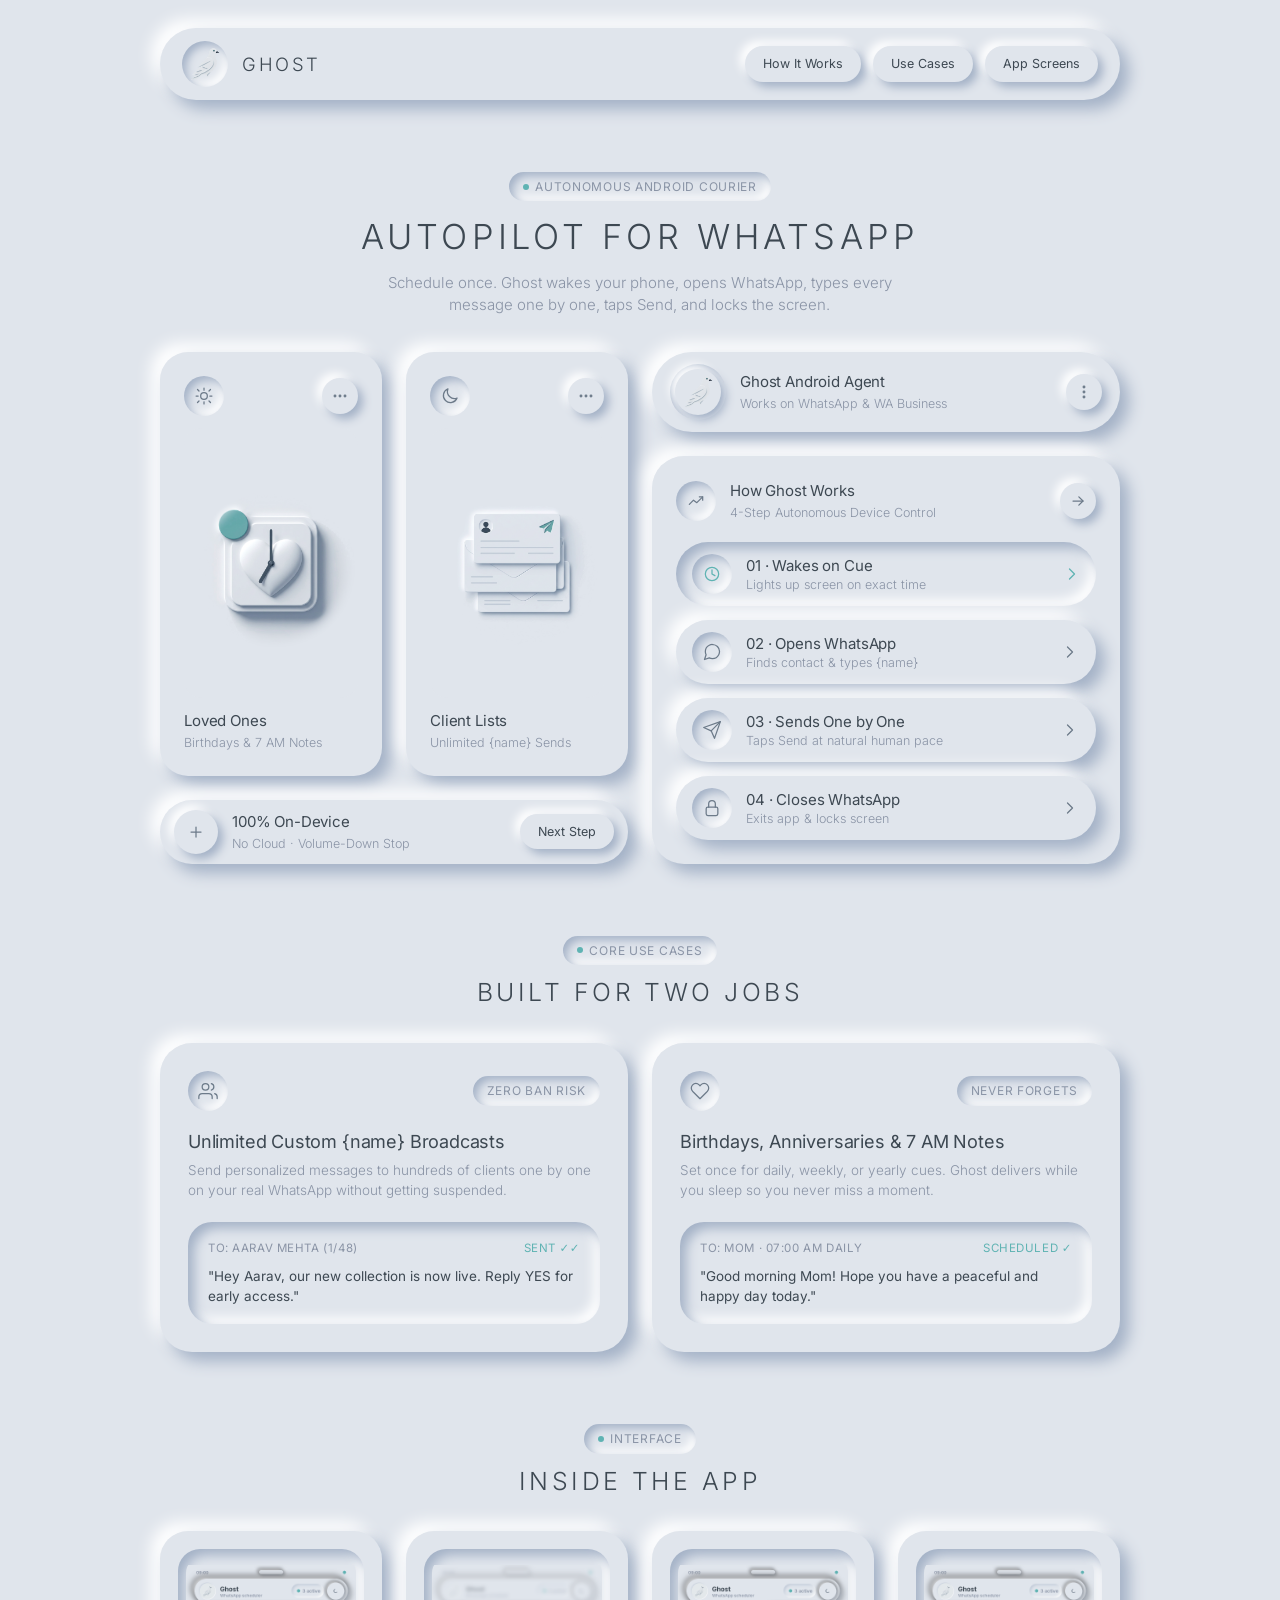
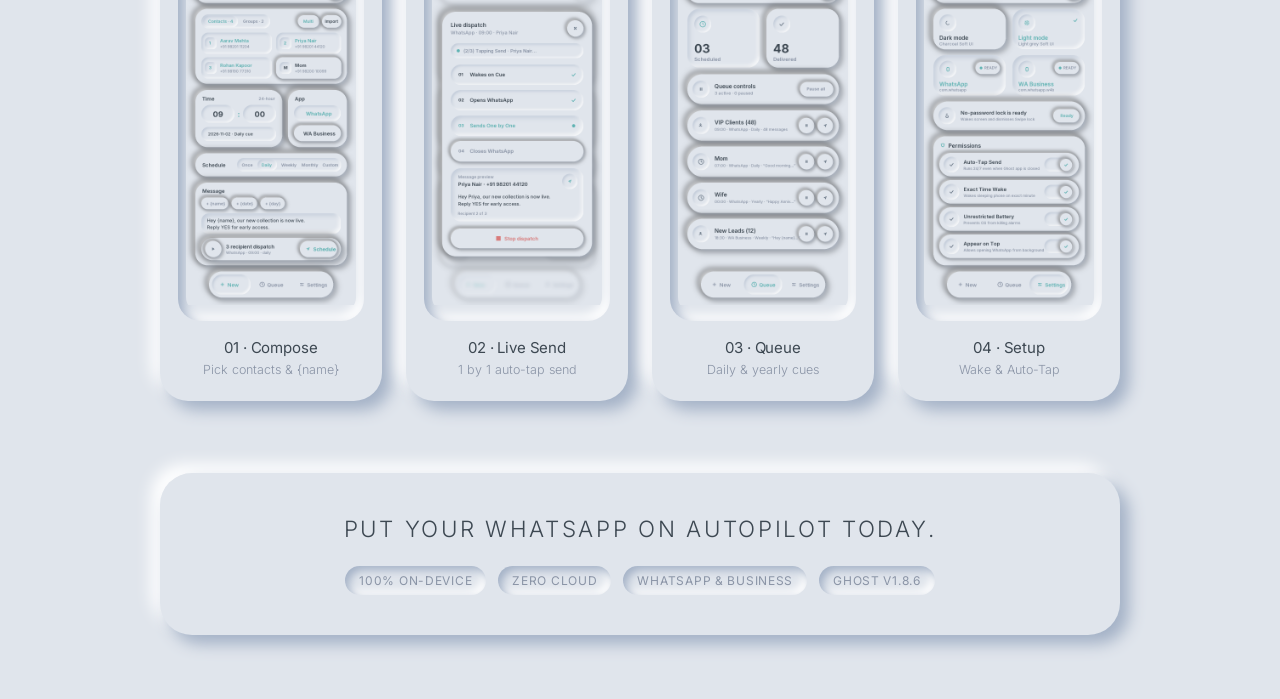
==== commit 65b70b7f: "perf(seo): complete technical SEO optimization, JSON-LD schema, semantic landmarks, and asset cleanu" ====
--- a/index.html
+++ b/index.html
@@ -3,12 +3,33 @@
 <head>
   <meta charset="UTF-8" />
   <meta name="viewport" content="width=device-width, initial-scale=1.0" />
-  <title>GHOST · WhatsApp Autopilot</title>
+  <title>Ghost · WhatsApp Scheduler &amp; Broadcast Autopilot for Android</title>
   <meta
     name="description"
-    content="Schedule once. Ghost wakes your phone, opens WhatsApp, types every message one by one, taps Send, and locks the screen."
+    content="Schedule WhatsApp &amp; WA Business messages once. Ghost wakes your Android phone, opens WhatsApp, sends custom {name} broadcasts 1 by 1, and locks the screen."
+  />
+  <meta
+    name="robots"
+    content="index, follow, max-image-preview:large, max-snippet:-1, max-video-preview:-1"
   />
   <meta name="theme-color" content="#E0E5EC" />
+  <link rel="canonical" href="https://ghost.justsimpleapps.online/" />
+
+  <!-- Preload Self-Hosted WOFF2 Fonts for Zero-FOIT & Faster LCP -->
+  <link
+    rel="preload"
+    href="assets/fonts/inter-latin-300-normal.woff2"
+    as="font"
+    type="font/woff2"
+    crossorigin
+  />
+  <link
+    rel="preload"
+    href="assets/fonts/inter-latin-400-normal.woff2"
+    as="font"
+    type="font/woff2"
+    crossorigin
+  />
 
   <!-- Transparent White Pigeon PNG Favicon & App Icons (No Background) -->
   <link rel="icon" type="image/png" sizes="64x64" href="favicon.png?v=3" />
@@ -19,12 +40,15 @@
 
   <!-- Open Graph / Social Share Meta Tags -->
   <meta property="og:type" content="website" />
+  <meta property="og:site_name" content="Ghost" />
+  <meta property="og:locale" content="en_US" />
+  <meta property="og:url" content="https://ghost.justsimpleapps.online/" />
   <meta property="og:title" content="GHOST · Autopilot for WhatsApp" />
   <meta
     property="og:description"
     content="Wakes on Cue · Opens WhatsApp · Sends 1 by 1 · Closes WhatsApp. 100% On-Device Android Autopilot."
   />
-  <meta property="og:image" content="assets/og-image.png?v=3" />
+  <meta property="og:image" content="https://ghost.justsimpleapps.online/assets/og-image.png?v=3" />
   <meta property="og:image:type" content="image/png" />
   <meta property="og:image:width" content="1200" />
   <meta property="og:image:height" content="630" />
@@ -35,7 +59,77 @@
     name="twitter:description"
     content="Wakes on Cue · Opens WhatsApp · Sends 1 by 1 · Closes WhatsApp. 100% On-Device Android Autopilot."
   />
-  <meta name="twitter:image" content="assets/og-image.png?v=3" />
+  <meta name="twitter:image" content="https://ghost.justsimpleapps.online/assets/og-image.png?v=3" />
+
+  <!-- Schema.org Structured Data (WebSite + SoftwareApplication + HowTo) -->
+  <script type="application/ld+json">
+    {
+      "@context": "https://schema.org",
+      "@graph": [
+        {
+          "@type": "WebSite",
+          "@id": "https://ghost.justsimpleapps.online/#website",
+          "url": "https://ghost.justsimpleapps.online/",
+          "name": "Ghost · WhatsApp Autopilot",
+          "description": "100% on-device Android WhatsApp scheduler and sequential broadcast autopilot."
+        },
+        {
+          "@type": "SoftwareApplication",
+          "@id": "https://ghost.justsimpleapps.online/#app",
+          "name": "Ghost",
+          "operatingSystem": "Android 8.0+",
+          "applicationCategory": "CommunicationApplication",
+          "softwareVersion": "1.8.6",
+          "description": "Autonomous Android courier that wakes your phone on schedule, opens WhatsApp or WA Business, types personalized {name} messages one by one, taps Send, and locks the screen.",
+          "image": "https://ghost.justsimpleapps.online/assets/og-image.png",
+          "screenshot": [
+            "https://ghost.justsimpleapps.online/assets/screen-broadcast.png",
+            "https://ghost.justsimpleapps.online/assets/screen-live-send.png",
+            "https://ghost.justsimpleapps.online/assets/screen-loved-ones.png",
+            "https://ghost.justsimpleapps.online/assets/screen-setup.png"
+          ],
+          "offers": {
+            "@type": "Offer",
+            "price": "0",
+            "priceCurrency": "USD"
+          }
+        },
+        {
+          "@type": "HowTo",
+          "@id": "https://ghost.justsimpleapps.online/#howto",
+          "name": "How Ghost Automates WhatsApp Messages on Android",
+          "description": "4-step autonomous on-device control that dispatches scheduled WhatsApp messages hands-free.",
+          "step": [
+            {
+              "@type": "HowToStep",
+              "position": 1,
+              "name": "Wakes on Cue",
+              "text": "Ghost lights up your Android screen at the exact scheduled minute."
+            },
+            {
+              "@type": "HowToStep",
+              "position": 2,
+              "name": "Opens WhatsApp",
+              "text": "Launches WhatsApp or WA Business, finds the contact chat, and types custom {name} variables."
+            },
+            {
+              "@type": "HowToStep",
+              "position": 3,
+              "name": "Sends One by One",
+              "text": "Taps Send sequentially at a natural human pace with zero ban risk."
+            },
+            {
+              "@type": "HowToStep",
+              "position": 4,
+              "name": "Closes WhatsApp",
+              "text": "Exits WhatsApp back to the home screen and lets the display lock."
+            }
+          ]
+        }
+      ]
+    }
+  </script>
+
   <style>
     /* ==========================================================================
        1. Self-Hosted Thin & Normal Fonts + CSS Custom Properties
@@ -141,11 +235,6 @@
       margin-top: 2px;
     }
 
-    .outlined-prefix {
-      color: inherit;
-      -webkit-text-stroke: 0;
-    }
-
     /* ==========================================================================
        3. Shared Neumorphic Primitives
        ========================================================================== */
@@ -252,7 +341,12 @@
       gap: 72px;
     }
 
-    /* Top Neumorphic Header Bar */
+    .main-content {
+      display: flex;
+      flex-direction: column;
+      gap: 72px;
+    }
+
     .site-header {
       height: 72px;
       padding: 10px 22px;
@@ -359,155 +453,6 @@
       flex-direction: column;
       justify-content: space-between;
       gap: 24px;
-    }
-
-    /* Left Column: Hero Control Card */
-    .hero-card {
-      padding: 24px;
-      min-height: 260px;
-      display: flex;
-      flex-direction: column;
-      justify-content: space-between;
-      gap: 14px;
-    }
-
-    .hero-card__top {
-      display: flex;
-      align-items: center;
-      justify-content: space-between;
-      gap: 12px;
-    }
-
-    .hero-card__identity {
-      display: flex;
-      align-items: center;
-      gap: 14px;
-    }
-
-    /* Pill Toggle Switch */
-    .neu-toggle {
-      width: 72px;
-      height: 36px;
-      border-radius: var(--radius-pill);
-      background-color: var(--bg-base);
-      box-shadow: var(--shadow-inset-sm);
-      padding: 4px;
-      display: inline-flex;
-      align-items: center;
-      justify-content: space-between;
-      position: relative;
-      transition: all 0.2s ease;
-    }
-
-    .neu-toggle__icon {
-      width: 28px;
-      height: 28px;
-      display: inline-flex;
-      align-items: center;
-      justify-content: center;
-      color: var(--icon-color);
-      z-index: 1;
-      transition: all 0.2s ease;
-    }
-
-    .neu-toggle[aria-checked="true"] .neu-toggle__icon {
-      color: var(--accent-color);
-    }
-
-    .neu-toggle__knob {
-      width: 28px;
-      height: 28px;
-      border-radius: var(--radius-circle);
-      background-color: var(--bg-base);
-      box-shadow: var(--shadow-raised-sm);
-      position: absolute;
-      top: 4px;
-      left: 4px;
-      transition: transform 0.25s ease, box-shadow 0.25s ease;
-    }
-
-    .neu-toggle[aria-checked="true"] .neu-toggle__knob {
-      transform: translateX(36px);
-    }
-
-    .neu-toggle[aria-checked="true"] {
-      box-shadow: var(--shadow-inset);
-    }
-
-    /* Small Pill Badge */
-    .hero-badge-row {
-      display: flex;
-      align-items: center;
-    }
-
-    .hero-badge {
-      display: inline-flex;
-      align-items: center;
-      gap: 8px;
-      padding: 6px 14px;
-      border-radius: var(--radius-pill);
-      background-color: var(--bg-base);
-      box-shadow: var(--shadow-inset-sm);
-      font-size: 0.75rem;
-      color: var(--text-secondary);
-    }
-
-    .hero-badge .icon-svg {
-      width: 15px;
-      height: 15px;
-      color: var(--accent-color);
-    }
-
-    /* Semicircular Gauge */
-    .gauge-container {
-      position: relative;
-      width: 100%;
-      max-width: 300px;
-      margin: 4px auto 0;
-      display: flex;
-      flex-direction: column;
-      align-items: center;
-    }
-
-    .gauge-svg {
-      width: 100%;
-      height: auto;
-      overflow: visible;
-      display: block;
-    }
-
-    .gauge-readout {
-      margin-top: -28px;
-      display: flex;
-      flex-direction: column;
-      align-items: center;
-      text-align: center;
-    }
-
-    .gauge-readout__number-row {
-      display: inline-flex;
-      align-items: baseline;
-      gap: 5px;
-    }
-
-    .gauge-readout__value {
-      font-size: 2.5rem;
-      font-weight: 700;
-      color: var(--text-primary);
-      line-height: 1;
-      letter-spacing: -0.02em;
-    }
-
-    .gauge-readout__unit {
-      font-size: 0.75rem;
-      font-weight: 600;
-      color: var(--text-secondary);
-    }
-
-    .gauge-readout__caption {
-      font-size: 0.75rem;
-      color: var(--text-secondary);
-      margin-top: 4px;
     }
 
     /* Two-Up Card Row */
@@ -913,6 +858,10 @@
 
       .page-wrapper {
         padding: 20px 16px 48px;
+        gap: 52px;
+      }
+
+      .main-content {
         gap: 52px;
       }
 
@@ -945,12 +894,13 @@
           <img
             src="assets/pigeon-white-nobg.png"
             alt="Ghost White Pigeon Logo"
+            width="64"
+            height="64"
+            decoding="async"
             style="width: 100%; height: 100%; object-fit: contain; display: block;"
           />
         </div>
-        <span class="brand-wordmark">
-          <span class="outlined-prefix">GH</span><span>OST</span>
-        </span>
+        <span class="brand-wordmark">GHOST</span>
       </div>
 
       <nav class="header-nav" aria-label="Section navigation">
@@ -961,403 +911,439 @@
     </header>
 
     <!-- ========================================================================
-         2. HERO LANDING SECTION & INTERACTIVE HOW-IT-WORKS DASHBOARD
+         MAIN LANDMARK WRAPPING ALL PRIMARY SECTIONS
          ======================================================================== -->
-    <section id="how-it-works" class="hero-section" aria-label="Hero and How Ghost Works">
-      <div class="hero-intro">
-        <div class="pill-tag">
-          <span class="dot"></span>
-          <span>Autonomous Android Courier</span>
+    <main id="main-content" class="main-content">
+      <!-- ======================================================================
+           2. HERO LANDING SECTION & INTERACTIVE HOW-IT-WORKS DASHBOARD
+           ====================================================================== -->
+      <section id="how-it-works" class="hero-section" aria-label="Hero and How Ghost Works">
+        <div class="hero-intro">
+          <div class="pill-tag">
+            <span class="dot"></span>
+            <span>Autonomous Android Courier</span>
+          </div>
+          <h1 class="hero-heading">AUTOPILOT FOR WHATSAPP</h1>
+          <p class="hero-subtitle">
+            Schedule once. Ghost wakes your phone, opens WhatsApp, types every message one by one, taps Send, and locks the screen.
+          </p>
         </div>
-        <h1 class="hero-heading">
-          <span class="outlined-prefix">AUT</span><span>OPILOT FOR WHATSAPP</span>
-        </h1>
-        <p class="hero-subtitle">
-          Schedule once. Ghost wakes your phone, opens WhatsApp, types every message one by one, taps Send, and locks the screen.
-        </p>
-      </div>
-
-      <!-- Two-Column Neumorphic Interactive Showcase -->
-      <main class="dashboard-grid">
-        <!-- LEFT COLUMN -->
-        <div class="dashboard-col">
-          <!-- 1. Two-Up Card Row -->
-          <div class="two-up-row">
-            <!-- Card 1: Sun Icon -->
-            <article class="neu-card-md square-card">
-              <div class="square-card__top">
-                <div class="icon-well" aria-hidden="true">
+
+        <!-- Two-Column Neumorphic Interactive Showcase -->
+        <div class="dashboard-grid">
+          <!-- LEFT COLUMN -->
+          <div class="dashboard-col">
+            <!-- 1. Two-Up Card Row -->
+            <div class="two-up-row">
+              <!-- Card 1: Sun Icon -->
+              <article class="neu-card-md square-card">
+                <div class="square-card__top">
+                  <div class="icon-well" aria-hidden="true">
+                    <svg class="icon-svg" viewBox="0 0 24 24">
+                      <circle cx="12" cy="12" r="4"></circle>
+                      <line x1="12" y1="2.5" x2="12" y2="5"></line>
+                      <line x1="12" y1="19" x2="12" y2="21.5"></line>
+                      <line x1="4.22" y1="4.22" x2="5.98" y2="5.98"></line>
+                      <line x1="18.02" y1="18.02" x2="19.78" y2="19.78"></line>
+                      <line x1="2.5" y1="12" x2="5" y2="12"></line>
+                      <line x1="19" y1="12" x2="21.5" y2="12"></line>
+                      <line x1="4.22" y1="19.78" x2="5.98" y2="18.02"></line>
+                      <line x1="18.02" y1="5.98" x2="19.78" y2="4.22"></line>
+                    </svg>
+                  </div>
+                  <button type="button" class="icon-btn" aria-label="Morning schedule">
+                    <svg class="icon-svg" viewBox="0 0 24 24">
+                      <circle cx="6" cy="12" r="1"></circle>
+                      <circle cx="12" cy="12" r="1"></circle>
+                      <circle cx="18" cy="12" r="1"></circle>
+                    </svg>
+                  </button>
+                </div>
+                <div class="square-card__art">
+                  <img
+                    src="assets/card-loved-ones.png"
+                    alt="Soft UI 3D heart clock scheduled at 7 AM for loved ones"
+                    width="600"
+                    height="600"
+                    fetchpriority="high"
+                    decoding="async"
+                  />
+                </div>
+                <div class="square-card__bottom">
+                  <h2 class="title-text">Loved Ones</h2>
+                  <p class="subtitle-text">Birthdays &amp; 7 AM Notes</p>
+                </div>
+              </article>
+
+              <!-- Card 2: Moon Icon -->
+              <article class="neu-card-md square-card">
+                <div class="square-card__top">
+                  <div class="icon-well" aria-hidden="true">
+                    <svg class="icon-svg" viewBox="0 0 24 24">
+                      <path d="M20.5 14.5A8.5 8.5 0 0 1 9.5 3.5a8.5 8.5 0 1 0 11 11z"></path>
+                    </svg>
+                  </div>
+                  <button type="button" class="icon-btn" aria-label="Client broadcast options">
+                    <svg class="icon-svg" viewBox="0 0 24 24">
+                      <circle cx="6" cy="12" r="1"></circle>
+                      <circle cx="12" cy="12" r="1"></circle>
+                      <circle cx="18" cy="12" r="1"></circle>
+                    </svg>
+                  </button>
+                </div>
+                <div class="square-card__art">
+                  <img
+                    src="assets/card-client-lists.png"
+                    alt="Soft UI 3D sequential client broadcast envelopes"
+                    width="600"
+                    height="600"
+                    fetchpriority="high"
+                    decoding="async"
+                  />
+                </div>
+                <div class="square-card__bottom">
+                  <h2 class="title-text">Client Lists</h2>
+                  <p class="subtitle-text">Unlimited {name} Sends</p>
+                </div>
+              </article>
+            </div>
+
+            <!-- 2. Bottom Action Bar -->
+            <div class="neu-pill action-bar">
+              <div class="action-bar__left">
+                <button type="button" id="plusActionBtn" class="plus-btn" aria-label="Step trigger">
                   <svg class="icon-svg" viewBox="0 0 24 24">
-                    <circle cx="12" cy="12" r="4"></circle>
-                    <line x1="12" y1="2.5" x2="12" y2="5"></line>
-                    <line x1="12" y1="19" x2="12" y2="21.5"></line>
-                    <line x1="4.22" y1="4.22" x2="5.98" y2="5.98"></line>
-                    <line x1="18.02" y1="18.02" x2="19.78" y2="19.78"></line>
-                    <line x1="2.5" y1="12" x2="5" y2="12"></line>
-                    <line x1="19" y1="12" x2="21.5" y2="12"></line>
-                    <line x1="4.22" y1="19.78" x2="5.98" y2="18.02"></line>
-                    <line x1="18.02" y1="5.98" x2="19.78" y2="4.22"></line>
+                    <line x1="12" y1="6" x2="12" y2="18"></line>
+                    <line x1="6" y1="12" x2="18" y2="12"></line>
                   </svg>
+                </button>
+                <div>
+                  <div class="title-text">100% On-Device</div>
+                  <div class="subtitle-text">No Cloud · Volume-Down Stop</div>
                 </div>
-                <button type="button" class="icon-btn" aria-label="Morning schedule">
+              </div>
+
+              <button type="button" id="cycleStepBtn" class="see-all-btn">Next Step</button>
+            </div>
+          </div>
+
+          <!-- RIGHT COLUMN -->
+          <div class="dashboard-col">
+            <!-- 1. Agent Status Pill -->
+            <div class="neu-pill profile-pill">
+              <div class="profile-pill__left">
+                <div class="avatar-ring" aria-hidden="true">
+                  <div class="avatar-slot" style="overflow: hidden; padding: 6px;">
+                    <img
+                      src="assets/pigeon-white-nobg.png"
+                      alt="Ghost White Pigeon Logo"
+                      width="64"
+                      height="64"
+                      decoding="async"
+                      style="width: 100%; height: 100%; object-fit: contain; display: block;"
+                    />
+                  </div>
+                </div>
+                <div>
+                  <div class="title-text">Ghost Android Agent</div>
+                  <div class="subtitle-text">Works on WhatsApp &amp; WA Business</div>
+                </div>
+              </div>
+
+              <button type="button" class="icon-btn" aria-label="Agent status">
+                <svg class="icon-svg" viewBox="0 0 24 24">
+                  <circle cx="12" cy="6" r="1"></circle>
+                  <circle cx="12" cy="12" r="1"></circle>
+                  <circle cx="12" cy="18" r="1"></circle>
+                </svg>
+              </button>
+            </div>
+
+            <!-- 2. How Ghost Works Panel (4-Step Autonomous Flow) -->
+            <article class="neu-card-lg analytics-panel">
+              <div class="analytics-panel__header">
+                <div class="analytics-panel__identity">
+                  <div class="icon-well" aria-hidden="true">
+                    <svg class="icon-svg" viewBox="0 0 24 24">
+                      <polyline points="4 16 9 11 13 14 20 7"></polyline>
+                      <polyline points="16 7 20 7 20 11"></polyline>
+                    </svg>
+                  </div>
+                  <div>
+                    <h2 class="title-text">How Ghost Works</h2>
+                    <p class="subtitle-text">4-Step Autonomous Device Control</p>
+                  </div>
+                </div>
+
+                <button type="button" id="nextStepBtn" class="icon-btn" aria-label="Cycle step">
                   <svg class="icon-svg" viewBox="0 0 24 24">
-                    <circle cx="6" cy="12" r="1"></circle>
-                    <circle cx="12" cy="12" r="1"></circle>
-                    <circle cx="18" cy="12" r="1"></circle>
+                    <line x1="6" y1="12" x2="18" y2="12"></line>
+                    <polyline points="13 7 18 12 13 17"></polyline>
                   </svg>
                 </button>
               </div>
-              <div class="square-card__art">
-                <img
-                  src="assets/card-loved-ones.png"
-                  alt="Soft UI 3D heart clock scheduled at 7 AM"
-                />
-              </div>
-              <div class="square-card__bottom">
-                <h3 class="title-text">Loved Ones</h3>
-                <p class="subtitle-text">Birthdays &amp; 7 AM Notes</p>
-              </div>
-            </article>
-
-            <!-- Card 2: Moon Icon -->
-            <article class="neu-card-md square-card">
-              <div class="square-card__top">
-                <div class="icon-well" aria-hidden="true">
-                  <svg class="icon-svg" viewBox="0 0 24 24">
-                    <path d="M20.5 14.5A8.5 8.5 0 0 1 9.5 3.5a8.5 8.5 0 1 0 11 11z"></path>
-                  </svg>
-                </div>
-                <button type="button" class="icon-btn" aria-label="Client broadcast options">
-                  <svg class="icon-svg" viewBox="0 0 24 24">
-                    <circle cx="6" cy="12" r="1"></circle>
-                    <circle cx="12" cy="12" r="1"></circle>
-                    <circle cx="18" cy="12" r="1"></circle>
-                  </svg>
+
+              <!-- 4 Raised Pill List Rows -->
+              <div class="analytics-list" role="list">
+                <!-- Step 1 -->
+                <button type="button" class="analytics-row is-active" data-step="0" role="listitem">
+                  <span class="analytics-row__left">
+                    <span class="icon-well" aria-hidden="true">
+                      <svg class="icon-svg" viewBox="0 0 24 24">
+                        <circle cx="12" cy="12" r="8"></circle>
+                        <path d="M12 7v5l3.5 2"></path>
+                      </svg>
+                    </span>
+                    <span>
+                      <span class="title-text" style="display: block;">01 · Wakes on Cue</span>
+                      <span class="subtitle-text" style="display: block;">Lights up screen on exact time</span>
+                    </span>
+                  </span>
+                  <span class="chevron-icon" aria-hidden="true">
+                    <svg class="icon-svg" viewBox="0 0 24 24">
+                      <polyline points="9 6 15 12 9 18"></polyline>
+                    </svg>
+                  </span>
                 </button>
-              </div>
-              <div class="square-card__art">
-                <img
-                  src="assets/card-client-lists.png"
-                  alt="Soft UI 3D sequential client broadcast envelopes"
-                />
-              </div>
-              <div class="square-card__bottom">
-                <h3 class="title-text">Client Lists</h3>
-                <p class="subtitle-text">Unlimited {name} Sends</p>
+
+                <!-- Step 2 -->
+                <button type="button" class="analytics-row" data-step="1" role="listitem">
+                  <span class="analytics-row__left">
+                    <span class="icon-well" aria-hidden="true">
+                      <svg class="icon-svg" viewBox="0 0 24 24">
+                        <path d="M21 11.5a8.38 8.38 0 0 1-.9 3.8 8.5 8.5 0 0 1-7.6 4.7 8.38 8.38 0 0 1-3.8-.9L3 21l1.9-5.7a8.38 8.38 0 0 1-.9-3.8 8.5 8.5 0 0 1 4.7-7.6 8.38 8.38 0 0 1 3.8-.9h.5a8.48 8.48 0 0 1 8 8v.5z"></path>
+                      </svg>
+                    </span>
+                    <span>
+                      <span class="title-text" style="display: block;">02 · Opens WhatsApp</span>
+                      <span class="subtitle-text" style="display: block;">Finds contact &amp; types {name}</span>
+                    </span>
+                  </span>
+                  <span class="chevron-icon" aria-hidden="true">
+                    <svg class="icon-svg" viewBox="0 0 24 24">
+                      <polyline points="9 6 15 12 9 18"></polyline>
+                    </svg>
+                  </span>
+                </button>
+
+                <!-- Step 3 -->
+                <button type="button" class="analytics-row" data-step="2" role="listitem">
+                  <span class="analytics-row__left">
+                    <span class="icon-well" aria-hidden="true">
+                      <svg class="icon-svg" viewBox="0 0 24 24">
+                        <line x1="22" y1="2" x2="11" y2="13"></line>
+                        <polygon points="22 2 15 22 11 13 2 9 22 2"></polygon>
+                      </svg>
+                    </span>
+                    <span>
+                      <span class="title-text" style="display: block;">03 · Sends One by One</span>
+                      <span class="subtitle-text" style="display: block;">Taps Send at natural human pace</span>
+                    </span>
+                  </span>
+                  <span class="chevron-icon" aria-hidden="true">
+                    <svg class="icon-svg" viewBox="0 0 24 24">
+                      <polyline points="9 6 15 12 9 18"></polyline>
+                    </svg>
+                  </span>
+                </button>
+
+                <!-- Step 4 -->
+                <button type="button" class="analytics-row" data-step="3" role="listitem">
+                  <span class="analytics-row__left">
+                    <span class="icon-well" aria-hidden="true">
+                      <svg class="icon-svg" viewBox="0 0 24 24">
+                        <rect x="5" y="11" width="14" height="10" rx="2"></rect>
+                        <path d="M8 11V7a4 4 0 0 1 8 0v4"></path>
+                      </svg>
+                    </span>
+                    <span>
+                      <span class="title-text" style="display: block;">04 · Closes WhatsApp</span>
+                      <span class="subtitle-text" style="display: block;">Exits app &amp; locks screen</span>
+                    </span>
+                  </span>
+                  <span class="chevron-icon" aria-hidden="true">
+                    <svg class="icon-svg" viewBox="0 0 24 24">
+                      <polyline points="9 6 15 12 9 18"></polyline>
+                    </svg>
+                  </span>
+                </button>
               </div>
             </article>
           </div>
-
-          <!-- 2. Bottom Action Bar -->
-          <div class="neu-pill action-bar">
-            <div class="action-bar__left">
-              <button type="button" id="plusActionBtn" class="plus-btn" aria-label="Step trigger">
-                <svg class="icon-svg" viewBox="0 0 24 24">
-                  <line x1="12" y1="6" x2="12" y2="18"></line>
-                  <line x1="6" y1="12" x2="18" y2="12"></line>
-                </svg>
-              </button>
-              <div>
-                <div class="title-text">100% On-Device</div>
-                <div class="subtitle-text">No Cloud · Volume-Down Stop</div>
-              </div>
-            </div>
-
-            <button type="button" id="cycleStepBtn" class="see-all-btn">Next Step</button>
+        </div>
+      </section>
+
+      <!-- ======================================================================
+           3. CORE USE CASES SECTION
+           ====================================================================== -->
+      <section id="use-cases" class="section-block" aria-label="Core Use Cases">
+        <div class="section-header">
+          <div class="pill-tag">
+            <span class="dot"></span>
+            <span>Core Use Cases</span>
           </div>
+          <h2 class="section-heading">BUILT FOR TWO JOBS</h2>
         </div>
 
-        <!-- RIGHT COLUMN -->
-        <div class="dashboard-col">
-          <!-- 1. Agent Status Pill -->
-          <div class="neu-pill profile-pill">
-            <div class="profile-pill__left">
-              <div class="avatar-ring" aria-hidden="true">
-                <div class="avatar-slot" style="overflow: hidden; padding: 6px;">
-                  <img
-                    src="assets/pigeon-white-nobg.png"
-                    alt="Ghost White Pigeon Logo"
-                    style="width: 100%; height: 100%; object-fit: contain; display: block;"
-                  />
-                </div>
-              </div>
-              <div>
-                <div class="title-text">Ghost Android Agent</div>
-                <div class="subtitle-text">Works on WhatsApp &amp; WA Business</div>
-              </div>
-            </div>
-
-            <button type="button" class="icon-btn" aria-label="Agent status">
-              <svg class="icon-svg" viewBox="0 0 24 24">
-                <circle cx="12" cy="6" r="1"></circle>
-                <circle cx="12" cy="12" r="1"></circle>
-                <circle cx="12" cy="18" r="1"></circle>
-              </svg>
-            </button>
-          </div>
-
-          <!-- 2. How Ghost Works Panel (4-Step Autonomous Flow) -->
-          <article class="neu-card-lg analytics-panel">
-            <div class="analytics-panel__header">
-              <div class="analytics-panel__identity">
+        <div class="usecase-grid">
+          <!-- Use Case 1: Broadcast -->
+          <article class="neu-card-lg usecase-card">
+            <div>
+              <div class="usecase-card__top">
                 <div class="icon-well" aria-hidden="true">
                   <svg class="icon-svg" viewBox="0 0 24 24">
-                    <polyline points="4 16 9 11 13 14 20 7"></polyline>
-                    <polyline points="16 7 20 7 20 11"></polyline>
+                    <path d="M17 21v-2a4 4 0 0 0-4-4H5a4 4 0 0 0-4 4v2"></path>
+                    <circle cx="9" cy="7" r="4"></circle>
+                    <path d="M23 21v-2a4 4 0 0 0-3-3.87"></path>
+                    <path d="M16 3.13a4 4 0 0 1 0 7.75"></path>
                   </svg>
                 </div>
-                <div>
-                  <h2 class="title-text">How Ghost Works</h2>
-                  <p class="subtitle-text">4-Step Autonomous Device Control</p>
+                <span class="pill-tag">Zero Ban Risk</span>
+              </div>
+              <h3 class="usecase-card__title" style="margin-top: 18px;">
+                Unlimited Custom {name} Broadcasts
+              </h3>
+              <p class="usecase-card__desc">
+                Send personalized messages to hundreds of clients one by one on your real WhatsApp without getting suspended.
+              </p>
+            </div>
+
+            <div class="neu-well-inset message-well">
+              <div class="message-well__meta">
+                <span id="broadcastRecipient">To: Aarav Mehta (1/48)</span>
+                <span class="message-well__status">Sent ✓✓</span>
+              </div>
+              <p id="broadcastPreviewText" class="message-well__bubble">
+                "Hey Aarav, our new collection is now live. Reply YES for early access."
+              </p>
+            </div>
+          </article>
+
+          <!-- Use Case 2: Never Forgets -->
+          <article class="neu-card-lg usecase-card">
+            <div>
+              <div class="usecase-card__top">
+                <div class="icon-well" aria-hidden="true">
+                  <svg class="icon-svg" viewBox="0 0 24 24">
+                    <path d="M20.84 4.61a5.5 5.5 0 0 0-7.78 0L12 5.67l-1.06-1.06a5.5 5.5 0 0 0-7.78 7.78l1.06 1.06L12 21.23l7.78-7.78 1.06-1.06a5.5 5.5 0 0 0 0-7.78z"></path>
+                  </svg>
                 </div>
+                <span class="pill-tag">Never Forgets</span>
               </div>
-
-              <button type="button" id="nextStepBtn" class="icon-btn" aria-label="Cycle step">
-                <svg class="icon-svg" viewBox="0 0 24 24">
-                  <line x1="6" y1="12" x2="18" y2="12"></line>
-                  <polyline points="13 7 18 12 13 17"></polyline>
-                </svg>
-              </button>
+              <h3 class="usecase-card__title" style="margin-top: 18px;">
+                Birthdays, Anniversaries &amp; 7 AM Notes
+              </h3>
+              <p class="usecase-card__desc">
+                Set once for daily, weekly, or yearly cues. Ghost delivers while you sleep so you never miss a moment.
+              </p>
             </div>
 
-            <!-- 4 Raised Pill List Rows -->
-            <div class="analytics-list" role="list">
-              <!-- Step 1 -->
-              <button type="button" class="analytics-row is-active" data-step="0" role="listitem">
-                <span class="analytics-row__left">
-                  <span class="icon-well" aria-hidden="true">
-                    <svg class="icon-svg" viewBox="0 0 24 24">
-                      <circle cx="12" cy="12" r="8"></circle>
-                      <path d="M12 7v5l3.5 2"></path>
-                    </svg>
-                  </span>
-                  <span>
-                    <span class="title-text" style="display: block;">01 · Wakes on Cue</span>
-                    <span class="subtitle-text" style="display: block;">Lights up screen on exact time</span>
-                  </span>
-                </span>
-                <span class="chevron-icon" aria-hidden="true">
-                  <svg class="icon-svg" viewBox="0 0 24 24">
-                    <polyline points="9 6 15 12 9 18"></polyline>
-                  </svg>
-                </span>
-              </button>
-
-              <!-- Step 2 -->
-              <button type="button" class="analytics-row" data-step="1" role="listitem">
-                <span class="analytics-row__left">
-                  <span class="icon-well" aria-hidden="true">
-                    <svg class="icon-svg" viewBox="0 0 24 24">
-                      <path d="M21 11.5a8.38 8.38 0 0 1-.9 3.8 8.5 8.5 0 0 1-7.6 4.7 8.38 8.38 0 0 1-3.8-.9L3 21l1.9-5.7a8.38 8.38 0 0 1-.9-3.8 8.5 8.5 0 0 1 4.7-7.6 8.38 8.38 0 0 1 3.8-.9h.5a8.48 8.48 0 0 1 8 8v.5z"></path>
-                    </svg>
-                  </span>
-                  <span>
-                    <span class="title-text" style="display: block;">02 · Opens WhatsApp</span>
-                    <span class="subtitle-text" style="display: block;">Finds contact &amp; types {name}</span>
-                  </span>
-                </span>
-                <span class="chevron-icon" aria-hidden="true">
-                  <svg class="icon-svg" viewBox="0 0 24 24">
-                    <polyline points="9 6 15 12 9 18"></polyline>
-                  </svg>
-                </span>
-              </button>
-
-              <!-- Step 3 -->
-              <button type="button" class="analytics-row" data-step="2" role="listitem">
-                <span class="analytics-row__left">
-                  <span class="icon-well" aria-hidden="true">
-                    <svg class="icon-svg" viewBox="0 0 24 24">
-                      <line x1="22" y1="2" x2="11" y2="13"></line>
-                      <polygon points="22 2 15 22 11 13 2 9 22 2"></polygon>
-                    </svg>
-                  </span>
-                  <span>
-                    <span class="title-text" style="display: block;">03 · Sends One by One</span>
-                    <span class="subtitle-text" style="display: block;">Taps Send at natural human pace</span>
-                  </span>
-                </span>
-                <span class="chevron-icon" aria-hidden="true">
-                  <svg class="icon-svg" viewBox="0 0 24 24">
-                    <polyline points="9 6 15 12 9 18"></polyline>
-                  </svg>
-                </span>
-              </button>
-
-              <!-- Step 4 -->
-              <button type="button" class="analytics-row" data-step="3" role="listitem">
-                <span class="analytics-row__left">
-                  <span class="icon-well" aria-hidden="true">
-                    <svg class="icon-svg" viewBox="0 0 24 24">
-                      <rect x="5" y="11" width="14" height="10" rx="2"></rect>
-                      <path d="M8 11V7a4 4 0 0 1 8 0v4"></path>
-                    </svg>
-                  </span>
-                  <span>
-                    <span class="title-text" style="display: block;">04 · Closes WhatsApp</span>
-                    <span class="subtitle-text" style="display: block;">Exits app &amp; locks screen</span>
-                  </span>
-                </span>
-                <span class="chevron-icon" aria-hidden="true">
-                  <svg class="icon-svg" viewBox="0 0 24 24">
-                    <polyline points="9 6 15 12 9 18"></polyline>
-                  </svg>
-                </span>
-              </button>
+            <div class="neu-well-inset message-well">
+              <div class="message-well__meta">
+                <span id="lovedRecipient">To: Mom · 07:00 AM Daily</span>
+                <span class="message-well__status">Scheduled ✓</span>
+              </div>
+              <p id="lovedPreviewText" class="message-well__bubble">
+                "Good morning Mom! Hope you have a peaceful and happy day today."
+              </p>
             </div>
           </article>
         </div>
-      </main>
-    </section>
-
-    <!-- ========================================================================
-         3. CORE USE CASES SECTION
-         ======================================================================== -->
-    <section id="use-cases" class="section-block" aria-label="Core Use Cases">
-      <div class="section-header">
-        <div class="pill-tag">
-          <span class="dot"></span>
-          <span>Core Use Cases</span>
+      </section>
+
+      <!-- ======================================================================
+           4. REAL APP SCREENS SECTION
+           ====================================================================== -->
+      <section id="screens" class="section-block" aria-label="App Screens">
+        <div class="section-header">
+          <div class="pill-tag">
+            <span class="dot"></span>
+            <span>Interface</span>
+          </div>
+          <h2 class="section-heading">INSIDE THE APP</h2>
         </div>
-        <h2 class="section-heading">
-          <span class="outlined-prefix">BUILT</span><span> FOR TWO JOBS</span>
-        </h2>
-      </div>
-
-      <div class="usecase-grid">
-        <!-- Use Case 1: Broadcast -->
-        <article class="neu-card-lg usecase-card">
-          <div>
-            <div class="usecase-card__top">
-              <div class="icon-well" aria-hidden="true">
-                <svg class="icon-svg" viewBox="0 0 24 24">
-                  <path d="M17 21v-2a4 4 0 0 0-4-4H5a4 4 0 0 0-4 4v2"></path>
-                  <circle cx="9" cy="7" r="4"></circle>
-                  <path d="M23 21v-2a4 4 0 0 0-3-3.87"></path>
-                  <path d="M16 3.13a4 4 0 0 1 0 7.75"></path>
-                </svg>
-              </div>
-              <span class="pill-tag">Zero Ban Risk</span>
+
+        <div class="screens-grid">
+          <!-- Screen 1 -->
+          <article class="neu-card-md screen-card">
+            <div class="screen-bezel">
+              <img
+                src="assets/screen-broadcast.png"
+                alt="Ghost Broadcast Composer Screen with Contacts and {name} Variables"
+                width="800"
+                height="1600"
+                loading="lazy"
+                decoding="async"
+              />
             </div>
-            <h3 class="usecase-card__title" style="margin-top: 18px;">
-              Unlimited Custom {name} Broadcasts
-            </h3>
-            <p class="usecase-card__desc">
-              Send personalized messages to hundreds of clients one by one on your real WhatsApp without getting suspended.
-            </p>
-          </div>
-
-          <div class="neu-well-inset message-well">
-            <div class="message-well__meta">
-              <span id="broadcastRecipient">To: Aarav Mehta (1/48)</span>
-              <span class="message-well__status">Sent ✓✓</span>
+            <div>
+              <h3 class="title-text">01 · Compose</h3>
+              <p class="subtitle-text">Pick contacts &amp; {name}</p>
             </div>
-            <p id="broadcastPreviewText" class="message-well__bubble">
-              "Hey Aarav, our new collection is now live. Reply YES for early access."
-            </p>
-          </div>
-        </article>
-
-        <!-- Use Case 2: Never Forgets -->
-        <article class="neu-card-lg usecase-card">
-          <div>
-            <div class="usecase-card__top">
-              <div class="icon-well" aria-hidden="true">
-                <svg class="icon-svg" viewBox="0 0 24 24">
-                  <path d="M20.84 4.61a5.5 5.5 0 0 0-7.78 0L12 5.67l-1.06-1.06a5.5 5.5 0 0 0-7.78 7.78l1.06 1.06L12 21.23l7.78-7.78 1.06-1.06a5.5 5.5 0 0 0 0-7.78z"></path>
-                </svg>
-              </div>
-              <span class="pill-tag">Never Forgets</span>
+          </article>
+
+          <!-- Screen 2 -->
+          <article class="neu-card-md screen-card">
+            <div class="screen-bezel">
+              <img
+                src="assets/screen-live-send.png"
+                alt="Ghost Live Dispatch Overlay Screen Sending Messages One by One"
+                width="800"
+                height="1600"
+                loading="lazy"
+                decoding="async"
+              />
             </div>
-            <h3 class="usecase-card__title" style="margin-top: 18px;">
-              Birthdays, Anniversaries &amp; 7 AM Notes
-            </h3>
-            <p class="usecase-card__desc">
-              Set once for daily, weekly, or yearly cues. Ghost delivers while you sleep so you never miss a moment.
-            </p>
-          </div>
-
-          <div class="neu-well-inset message-well">
-            <div class="message-well__meta">
-              <span id="lovedRecipient">To: Mom · 07:00 AM Daily</span>
-              <span class="message-well__status">Scheduled ✓</span>
+            <div>
+              <h3 class="title-text">02 · Live Send</h3>
+              <p class="subtitle-text">1 by 1 auto-tap send</p>
             </div>
-            <p id="lovedPreviewText" class="message-well__bubble">
-              "Good morning Mom! Hope you have a peaceful and happy day today."
-            </p>
-          </div>
-        </article>
-      </div>
-    </section>
-
-    <!-- ========================================================================
-         4. REAL APP SCREENS SECTION
-         ======================================================================== -->
-    <section id="screens" class="section-block" aria-label="App Screens">
-      <div class="section-header">
-        <div class="pill-tag">
-          <span class="dot"></span>
-          <span>Interface</span>
+          </article>
+
+          <!-- Screen 3 -->
+          <article class="neu-card-md screen-card">
+            <div class="screen-bezel">
+              <img
+                src="assets/screen-loved-ones.png"
+                alt="Ghost Queue and Scheduled Tasks Screen for Daily and Yearly Cues"
+                width="800"
+                height="1600"
+                loading="lazy"
+                decoding="async"
+              />
+            </div>
+            <div>
+              <h3 class="title-text">03 · Queue</h3>
+              <p class="subtitle-text">Daily &amp; yearly cues</p>
+            </div>
+          </article>
+
+          <!-- Screen 4 -->
+          <article class="neu-card-md screen-card">
+            <div class="screen-bezel">
+              <img
+                src="assets/screen-setup.png"
+                alt="Ghost Setup and Android Permissions Screen for Auto-Tap and Exact Wake"
+                width="800"
+                height="1600"
+                loading="lazy"
+                decoding="async"
+              />
+            </div>
+            <div>
+              <h3 class="title-text">04 · Setup</h3>
+              <p class="subtitle-text">Wake &amp; Auto-Tap</p>
+            </div>
+          </article>
         </div>
-        <h2 class="section-heading">
-          <span class="outlined-prefix">INS</span><span>IDE THE APP</span>
-        </h2>
-      </div>
-
-      <div class="screens-grid">
-        <!-- Screen 1 -->
-        <article class="neu-card-md screen-card">
-          <div class="screen-bezel">
-            <img src="assets/screen-broadcast.png" alt="Ghost Broadcast Composer Screen" loading="lazy" />
-          </div>
-          <div>
-            <h3 class="title-text">01 · Compose</h3>
-            <p class="subtitle-text">Pick contacts &amp; {name}</p>
-          </div>
-        </article>
-
-        <!-- Screen 2 -->
-        <article class="neu-card-md screen-card">
-          <div class="screen-bezel">
-            <img src="assets/screen-live-send.png" alt="Ghost Live Dispatch Overlay Screen" loading="lazy" />
-          </div>
-          <div>
-            <h3 class="title-text">02 · Live Send</h3>
-            <p class="subtitle-text">1 by 1 auto-tap send</p>
-          </div>
-        </article>
-
-        <!-- Screen 3 -->
-        <article class="neu-card-md screen-card">
-          <div class="screen-bezel">
-            <img src="assets/screen-loved-ones.png" alt="Ghost Queue and Scheduled Tasks Screen" loading="lazy" />
-          </div>
-          <div>
-            <h3 class="title-text">03 · Queue</h3>
-            <p class="subtitle-text">Daily &amp; yearly cues</p>
-          </div>
-        </article>
-
-        <!-- Screen 4 -->
-        <article class="neu-card-md screen-card">
-          <div class="screen-bezel">
-            <img src="assets/screen-setup.png" alt="Ghost Setup and Permissions Screen" loading="lazy" />
-          </div>
-          <div>
-            <h3 class="title-text">04 · Setup</h3>
-            <p class="subtitle-text">Wake &amp; Auto-Tap</p>
-          </div>
-        </article>
-      </div>
-    </section>
+      </section>
+    </main>
 
     <!-- ========================================================================
          5. CLOSING FOOTER
          ======================================================================== -->
     <footer class="neu-card-lg site-footer">
-      <h2 class="footer-heading">
-        <span class="outlined-prefix">PUT</span><span> YOUR WHATSAPP ON AUTOPILOT TODAY.</span>
-      </h2>
+      <h2 class="footer-heading">PUT YOUR WHATSAPP ON AUTOPILOT TODAY.</h2>
       <div class="footer-pills">
         <span class="pill-tag">100% On-Device</span>
         <span class="pill-tag">Zero Cloud</span>
@@ -1368,23 +1354,10 @@
   </div>
 
   <!-- ========================================================================
-       VANILLA JAVASCRIPT: GAUGE, 4-STEP SEQUENCER & LIVE MESSAGE PREVIEWS
+       VANILLA JAVASCRIPT: 4-STEP SEQUENCER & LIVE MESSAGE PREVIEWS
        ======================================================================== -->
   <script>
     (function () {
-      const TOTAL_TICKS = 60;
-      const MAX_COUNT = 48;
-      const CENTER_X = 140;
-      const CENTER_Y = 126;
-      const OUTER_RADIUS = 108;
-
-      const STEP_STATES = [
-        { badge: '01 · Waking Screen on Cue', ratio: 0.25 },
-        { badge: '02 · Opening WhatsApp Chat', ratio: 0.50 },
-        { badge: '03 · Sending 1 by 1 with {name}', ratio: 0.80 },
-        { badge: '04 · Closing WhatsApp & Sleeping', ratio: 1.00 }
-      ];
-
       const BROADCAST_SAMPLES = [
         {
           to: 'To: Aarav Mehta (1/48)',
@@ -1415,11 +1388,6 @@
         }
       ];
 
-      const ticksGroup = document.getElementById('gaugeTicks');
-      const needleGroup = document.getElementById('gaugeNeedleGroup');
-      const gaugeValueText = document.getElementById('gaugeValueText');
-      const liveStepBadge = document.getElementById('liveStepBadge');
-      const heroToggle = document.getElementById('heroToggle');
       const plusActionBtn = document.getElementById('plusActionBtn');
       const nextStepBtn = document.getElementById('nextStepBtn');
       const cycleStepBtn = document.getElementById('cycleStepBtn');
@@ -1430,73 +1398,11 @@
       const lovedRecipient = document.getElementById('lovedRecipient');
       const lovedPreviewText = document.getElementById('lovedPreviewText');
 
-      let currentGaugeRatio = 0;
       let activeStepIndex = 0;
       let sampleIndex = 0;
 
-      // Build 180-degree radial tick marks
-      function renderTicks(activeRatio) {
-        if (!ticksGroup) return;
-        ticksGroup.innerHTML = '';
-        const activeLimit = Math.round(TOTAL_TICKS * activeRatio);
-
-        for (let i = 0; i <= TOTAL_TICKS; i++) {
-          const isMajor = i % 5 === 0;
-          const tickLength = isMajor ? 13 : 7;
-          const innerRadius = OUTER_RADIUS - tickLength;
-
-          const deg = 180 - (i / TOTAL_TICKS) * 180;
-          const rad = (deg * Math.PI) / 180;
-
-          const x1 = CENTER_X + innerRadius * Math.cos(rad);
-          const y1 = CENTER_Y - innerRadius * Math.sin(rad);
-          const x2 = CENTER_X + OUTER_RADIUS * Math.cos(rad);
-          const y2 = CENTER_Y - OUTER_RADIUS * Math.sin(rad);
-
-          const line = document.createElementNS('http://www.w3.org/2000/svg', 'line');
-          line.setAttribute('x1', x1.toFixed(2));
-          line.setAttribute('y1', y1.toFixed(2));
-          line.setAttribute('x2', x2.toFixed(2));
-          line.setAttribute('y2', y2.toFixed(2));
-          line.setAttribute('stroke', i <= activeLimit ? '#3D4852' : '#9AA5B8');
-          line.setAttribute('stroke-width', isMajor ? '2' : '1.35');
-          line.setAttribute('stroke-linecap', 'round');
-          ticksGroup.appendChild(line);
-        }
-      }
-
-      // Animate needle rotation and counter readout
-      function animateNeedle(fromRatio, toRatio, durationMs) {
-        const startTime = performance.now();
-
-        function frame(now) {
-          const elapsed = now - startTime;
-          const progress = Math.min(1, elapsed / durationMs);
-          const eased = 1 - Math.pow(1 - progress, 3);
-          const ratio = fromRatio + (toRatio - fromRatio) * eased;
-          const angle = -90 + ratio * 180;
-
-          if (needleGroup) {
-            needleGroup.setAttribute('transform', `rotate(${angle.toFixed(2)} ${CENTER_X} ${CENTER_Y})`);
-          }
-          if (gaugeValueText) {
-            const count = Math.round(ratio * MAX_COUNT);
-            gaugeValueText.textContent = String(count).padStart(2, '0');
-          }
-          renderTicks(ratio);
-
-          if (progress < 1) {
-            requestAnimationFrame(frame);
-          } else {
-            currentGaugeRatio = toRatio;
-          }
-        }
-
-        requestAnimationFrame(frame);
-      }
-
       function setActiveStep(index) {
-        activeStepIndex = index % STEP_STATES.length;
+        activeStepIndex = index % stepRows.length;
         stepRows.forEach((row, idx) => {
           row.classList.toggle('is-active', idx === activeStepIndex);
         });
@@ -1504,7 +1410,7 @@
 
       // Auto-cycle through the 4 steps and message samples every 2.8s
       setInterval(() => {
-        setActiveStep((activeStepIndex + 1) % STEP_STATES.length);
+        setActiveStep((activeStepIndex + 1) % stepRows.length);
 
         sampleIndex = (sampleIndex + 1) % BROADCAST_SAMPLES.length;
         if (broadcastRecipient && broadcastPreviewText) {
@@ -1517,22 +1423,6 @@
         }
       }, 2800);
 
-      // Toggle switch interaction
-      if (heroToggle) {
-        heroToggle.addEventListener('click', () => {
-          const isChecked = heroToggle.getAttribute('aria-checked') === 'true';
-          const nextChecked = !isChecked;
-          heroToggle.setAttribute('aria-checked', String(nextChecked));
-
-          if (nextChecked) {
-            setActiveStep(activeStepIndex);
-          } else {
-            if (liveStepBadge) liveStepBadge.textContent = 'Autopilot Paused';
-            animateNeedle(currentGaugeRatio, 0, 450);
-          }
-        });
-      }
-
       stepRows.forEach((row, idx) => {
         row.addEventListener('click', () => {
           setActiveStep(idx);
@@ -1541,13 +1431,13 @@
 
       if (nextStepBtn) {
         nextStepBtn.addEventListener('click', () => {
-          setActiveStep((activeStepIndex + 1) % STEP_STATES.length);
+          setActiveStep((activeStepIndex + 1) % stepRows.length);
         });
       }
 
       if (cycleStepBtn) {
         cycleStepBtn.addEventListener('click', () => {
-          setActiveStep((activeStepIndex + 1) % STEP_STATES.length);
+          setActiveStep((activeStepIndex + 1) % stepRows.length);
         });
       }
 
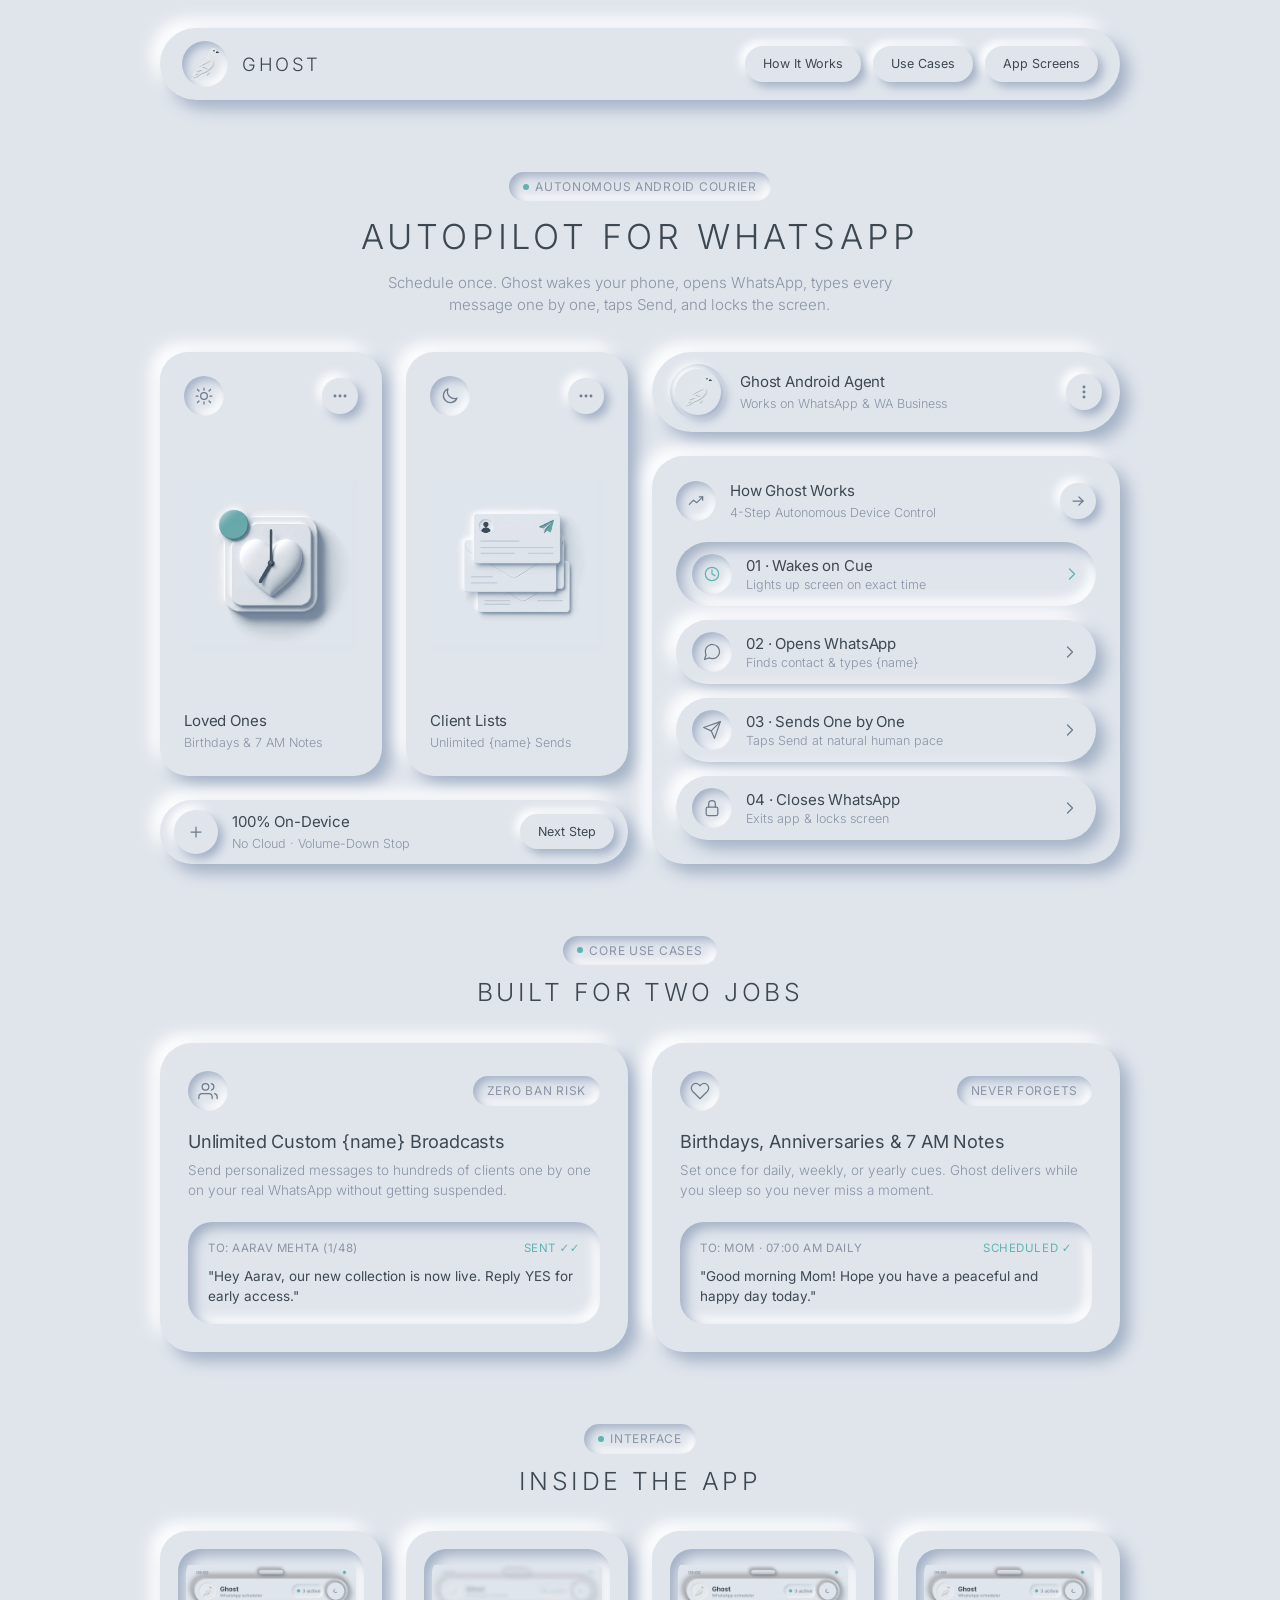
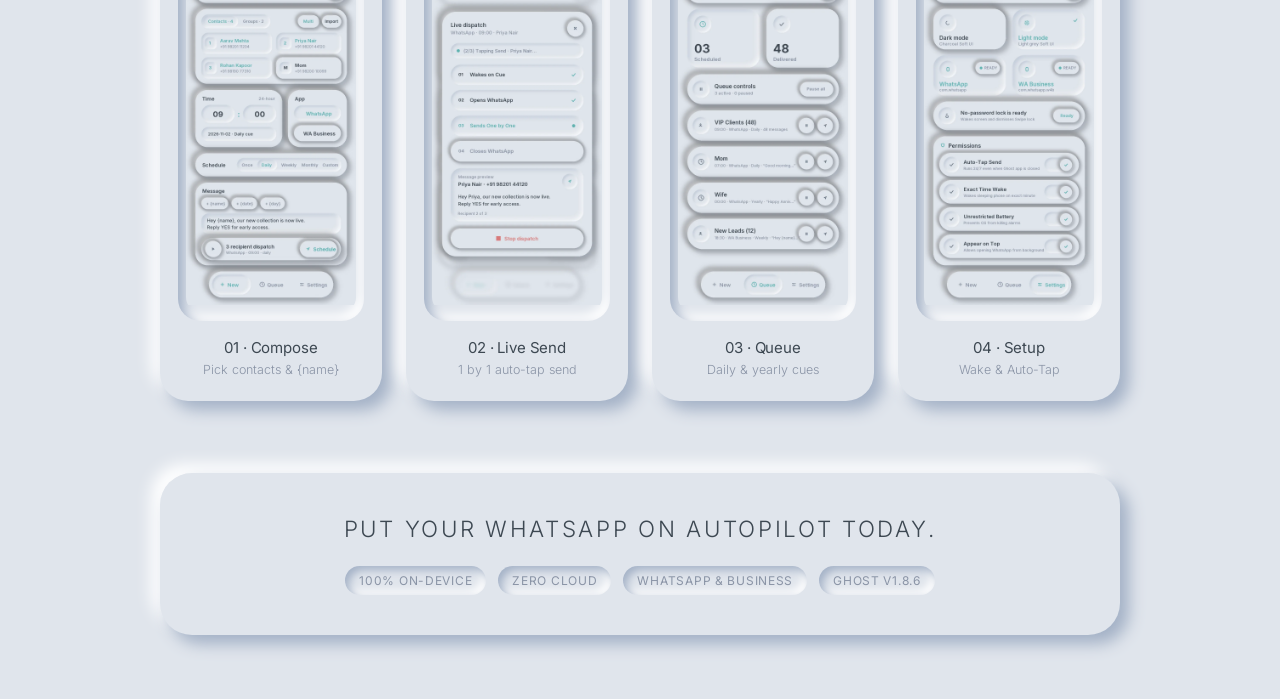
==== commit 63db63b1: "perf(seo): add WebP <picture> sources, 308 domain redirect, Google Image Sitemap, Organization/sameA" ====
--- a/index.html
+++ b/index.html
@@ -29,6 +29,20 @@
     as="font"
     type="font/woff2"
     crossorigin
+  />
+  <link
+    rel="preload"
+    href="assets/card-loved-ones.webp"
+    as="image"
+    type="image/webp"
+    fetchpriority="high"
+  />
+  <link
+    rel="preload"
+    href="assets/card-client-lists.webp"
+    as="image"
+    type="image/webp"
+    fetchpriority="high"
   />
 
   <!-- Transparent White Pigeon PNG Favicon & App Icons (No Background) -->
@@ -61,16 +75,32 @@
   />
   <meta name="twitter:image" content="https://ghost.justsimpleapps.online/assets/og-image.png?v=3" />
 
-  <!-- Schema.org Structured Data (WebSite + SoftwareApplication + HowTo) -->
+  <!-- Schema.org Structured Data (Organization + WebSite + SoftwareApplication + HowTo) -->
   <script type="application/ld+json">
     {
       "@context": "https://schema.org",
       "@graph": [
         {
+          "@type": "Organization",
+          "@id": "https://ghost.justsimpleapps.online/#organization",
+          "name": "JustSimpleApps",
+          "url": "https://justsimpleapps.online/",
+          "logo": "https://ghost.justsimpleapps.online/assets/icon-512.png",
+          "sameAs": [
+            "https://github.com/owaiskhan-ash",
+            "https://github.com/owaiskhan-ash/Ghost",
+            "https://github.com/owaiskhan-ash/Ghost-Website"
+          ]
+        },
+        {
           "@type": "WebSite",
           "@id": "https://ghost.justsimpleapps.online/#website",
           "url": "https://ghost.justsimpleapps.online/",
           "name": "Ghost · WhatsApp Autopilot",
+          "inLanguage": "en-US",
+          "publisher": {
+            "@id": "https://ghost.justsimpleapps.online/#organization"
+          },
           "description": "100% on-device Android WhatsApp scheduler and sequential broadcast autopilot."
         },
         {
@@ -80,7 +110,22 @@
           "operatingSystem": "Android 8.0+",
           "applicationCategory": "CommunicationApplication",
           "softwareVersion": "1.8.6",
+          "isAccessibleForFree": true,
+          "author": {
+            "@id": "https://ghost.justsimpleapps.online/#organization"
+          },
+          "sameAs": [
+            "https://github.com/owaiskhan-ash/Ghost",
+            "https://github.com/owaiskhan-ash/Ghost-Website"
+          ],
           "description": "Autonomous Android courier that wakes your phone on schedule, opens WhatsApp or WA Business, types personalized {name} messages one by one, taps Send, and locks the screen.",
+          "featureList": [
+            "100% On-Device Android WhatsApp Scheduler with Zero Cloud Dependency",
+            "Supports both WhatsApp and WhatsApp Business",
+            "Unlimited Custom {name} Sequential Broadcasts with Zero Ban Risk",
+            "Automatic Screen Wake, Chat Search, One-by-One Auto-Tap Send, and Screen Lock",
+            "Daily, Weekly, and Yearly Recurring Cues for Birthdays, Anniversaries, and Morning Notes"
+          ],
           "image": "https://ghost.justsimpleapps.online/assets/og-image.png",
           "screenshot": [
             "https://ghost.justsimpleapps.online/assets/screen-broadcast.png",
@@ -493,6 +538,14 @@
       overflow: hidden;
     }
 
+    .square-card__art picture {
+      width: 100%;
+      height: 100%;
+      display: flex;
+      align-items: center;
+      justify-content: center;
+    }
+
     .square-card__art img {
       width: 100%;
       height: 100%;
@@ -800,6 +853,14 @@
       align-items: center;
       justify-content: center;
       overflow: hidden;
+    }
+
+    .screen-bezel picture {
+      width: 100%;
+      height: 100%;
+      display: flex;
+      align-items: center;
+      justify-content: center;
     }
 
     .screen-bezel img {
@@ -891,14 +952,17 @@
     <header class="neu-pill site-header">
       <div class="brand-lockup">
         <div class="brand-icon-ring" aria-hidden="true" style="overflow: hidden; padding: 6px;">
-          <img
-            src="assets/pigeon-white-nobg.png"
-            alt="Ghost White Pigeon Logo"
-            width="64"
-            height="64"
-            decoding="async"
-            style="width: 100%; height: 100%; object-fit: contain; display: block;"
-          />
+          <picture style="width: 100%; height: 100%; display: flex; align-items: center; justify-content: center;">
+            <source srcset="assets/pigeon-white-nobg.webp" type="image/webp" />
+            <img
+              src="assets/pigeon-white-nobg.png"
+              alt="Ghost White Pigeon Logo"
+              width="64"
+              height="64"
+              decoding="async"
+              style="width: 100%; height: 100%; object-fit: contain; display: block;"
+            />
+          </picture>
         </div>
         <span class="brand-wordmark">GHOST</span>
       </div>
@@ -960,14 +1024,17 @@
                   </button>
                 </div>
                 <div class="square-card__art">
-                  <img
-                    src="assets/card-loved-ones.png"
-                    alt="Soft UI 3D heart clock scheduled at 7 AM for loved ones"
-                    width="600"
-                    height="600"
-                    fetchpriority="high"
-                    decoding="async"
-                  />
+                  <picture>
+                    <source srcset="assets/card-loved-ones.webp" type="image/webp" />
+                    <img
+                      src="assets/card-loved-ones.png"
+                      alt="Soft UI 3D heart clock scheduled at 7 AM for loved ones"
+                      width="600"
+                      height="600"
+                      fetchpriority="high"
+                      decoding="async"
+                    />
+                  </picture>
                 </div>
                 <div class="square-card__bottom">
                   <h2 class="title-text">Loved Ones</h2>
@@ -992,14 +1059,17 @@
                   </button>
                 </div>
                 <div class="square-card__art">
-                  <img
-                    src="assets/card-client-lists.png"
-                    alt="Soft UI 3D sequential client broadcast envelopes"
-                    width="600"
-                    height="600"
-                    fetchpriority="high"
-                    decoding="async"
-                  />
+                  <picture>
+                    <source srcset="assets/card-client-lists.webp" type="image/webp" />
+                    <img
+                      src="assets/card-client-lists.png"
+                      alt="Soft UI 3D sequential client broadcast envelopes"
+                      width="600"
+                      height="600"
+                      fetchpriority="high"
+                      decoding="async"
+                    />
+                  </picture>
                 </div>
                 <div class="square-card__bottom">
                   <h2 class="title-text">Client Lists</h2>
@@ -1034,14 +1104,17 @@
               <div class="profile-pill__left">
                 <div class="avatar-ring" aria-hidden="true">
                   <div class="avatar-slot" style="overflow: hidden; padding: 6px;">
-                    <img
-                      src="assets/pigeon-white-nobg.png"
-                      alt="Ghost White Pigeon Logo"
-                      width="64"
-                      height="64"
-                      decoding="async"
-                      style="width: 100%; height: 100%; object-fit: contain; display: block;"
-                    />
+                    <picture style="width: 100%; height: 100%; display: flex; align-items: center; justify-content: center;">
+                      <source srcset="assets/pigeon-white-nobg.webp" type="image/webp" />
+                      <img
+                        src="assets/pigeon-white-nobg.png"
+                        alt="Ghost White Pigeon Logo"
+                        width="64"
+                        height="64"
+                        decoding="async"
+                        style="width: 100%; height: 100%; object-fit: contain; display: block;"
+                      />
+                    </picture>
                   </div>
                 </div>
                 <div>
@@ -1267,14 +1340,17 @@
           <!-- Screen 1 -->
           <article class="neu-card-md screen-card">
             <div class="screen-bezel">
-              <img
-                src="assets/screen-broadcast.png"
-                alt="Ghost Broadcast Composer Screen with Contacts and {name} Variables"
-                width="800"
-                height="1600"
-                loading="lazy"
-                decoding="async"
-              />
+              <picture>
+                <source srcset="assets/screen-broadcast.webp" type="image/webp" />
+                <img
+                  src="assets/screen-broadcast.png"
+                  alt="Ghost Broadcast Composer Screen with Contacts and {name} Variables"
+                  width="800"
+                  height="1600"
+                  loading="lazy"
+                  decoding="async"
+                />
+              </picture>
             </div>
             <div>
               <h3 class="title-text">01 · Compose</h3>
@@ -1285,14 +1361,17 @@
           <!-- Screen 2 -->
           <article class="neu-card-md screen-card">
             <div class="screen-bezel">
-              <img
-                src="assets/screen-live-send.png"
-                alt="Ghost Live Dispatch Overlay Screen Sending Messages One by One"
-                width="800"
-                height="1600"
-                loading="lazy"
-                decoding="async"
-              />
+              <picture>
+                <source srcset="assets/screen-live-send.webp" type="image/webp" />
+                <img
+                  src="assets/screen-live-send.png"
+                  alt="Ghost Live Dispatch Overlay Screen Sending Messages One by One"
+                  width="800"
+                  height="1600"
+                  loading="lazy"
+                  decoding="async"
+                />
+              </picture>
             </div>
             <div>
               <h3 class="title-text">02 · Live Send</h3>
@@ -1303,14 +1382,17 @@
           <!-- Screen 3 -->
           <article class="neu-card-md screen-card">
             <div class="screen-bezel">
-              <img
-                src="assets/screen-loved-ones.png"
-                alt="Ghost Queue and Scheduled Tasks Screen for Daily and Yearly Cues"
-                width="800"
-                height="1600"
-                loading="lazy"
-                decoding="async"
-              />
+              <picture>
+                <source srcset="assets/screen-loved-ones.webp" type="image/webp" />
+                <img
+                  src="assets/screen-loved-ones.png"
+                  alt="Ghost Queue and Scheduled Tasks Screen for Daily and Yearly Cues"
+                  width="800"
+                  height="1600"
+                  loading="lazy"
+                  decoding="async"
+                />
+              </picture>
             </div>
             <div>
               <h3 class="title-text">03 · Queue</h3>
@@ -1321,14 +1403,17 @@
           <!-- Screen 4 -->
           <article class="neu-card-md screen-card">
             <div class="screen-bezel">
-              <img
-                src="assets/screen-setup.png"
-                alt="Ghost Setup and Android Permissions Screen for Auto-Tap and Exact Wake"
-                width="800"
-                height="1600"
-                loading="lazy"
-                decoding="async"
-              />
+              <picture>
+                <source srcset="assets/screen-setup.webp" type="image/webp" />
+                <img
+                  src="assets/screen-setup.png"
+                  alt="Ghost Setup and Android Permissions Screen for Auto-Tap and Exact Wake"
+                  width="800"
+                  height="1600"
+                  loading="lazy"
+                  decoding="async"
+                />
+              </picture>
             </div>
             <div>
               <h3 class="title-text">04 · Setup</h3>
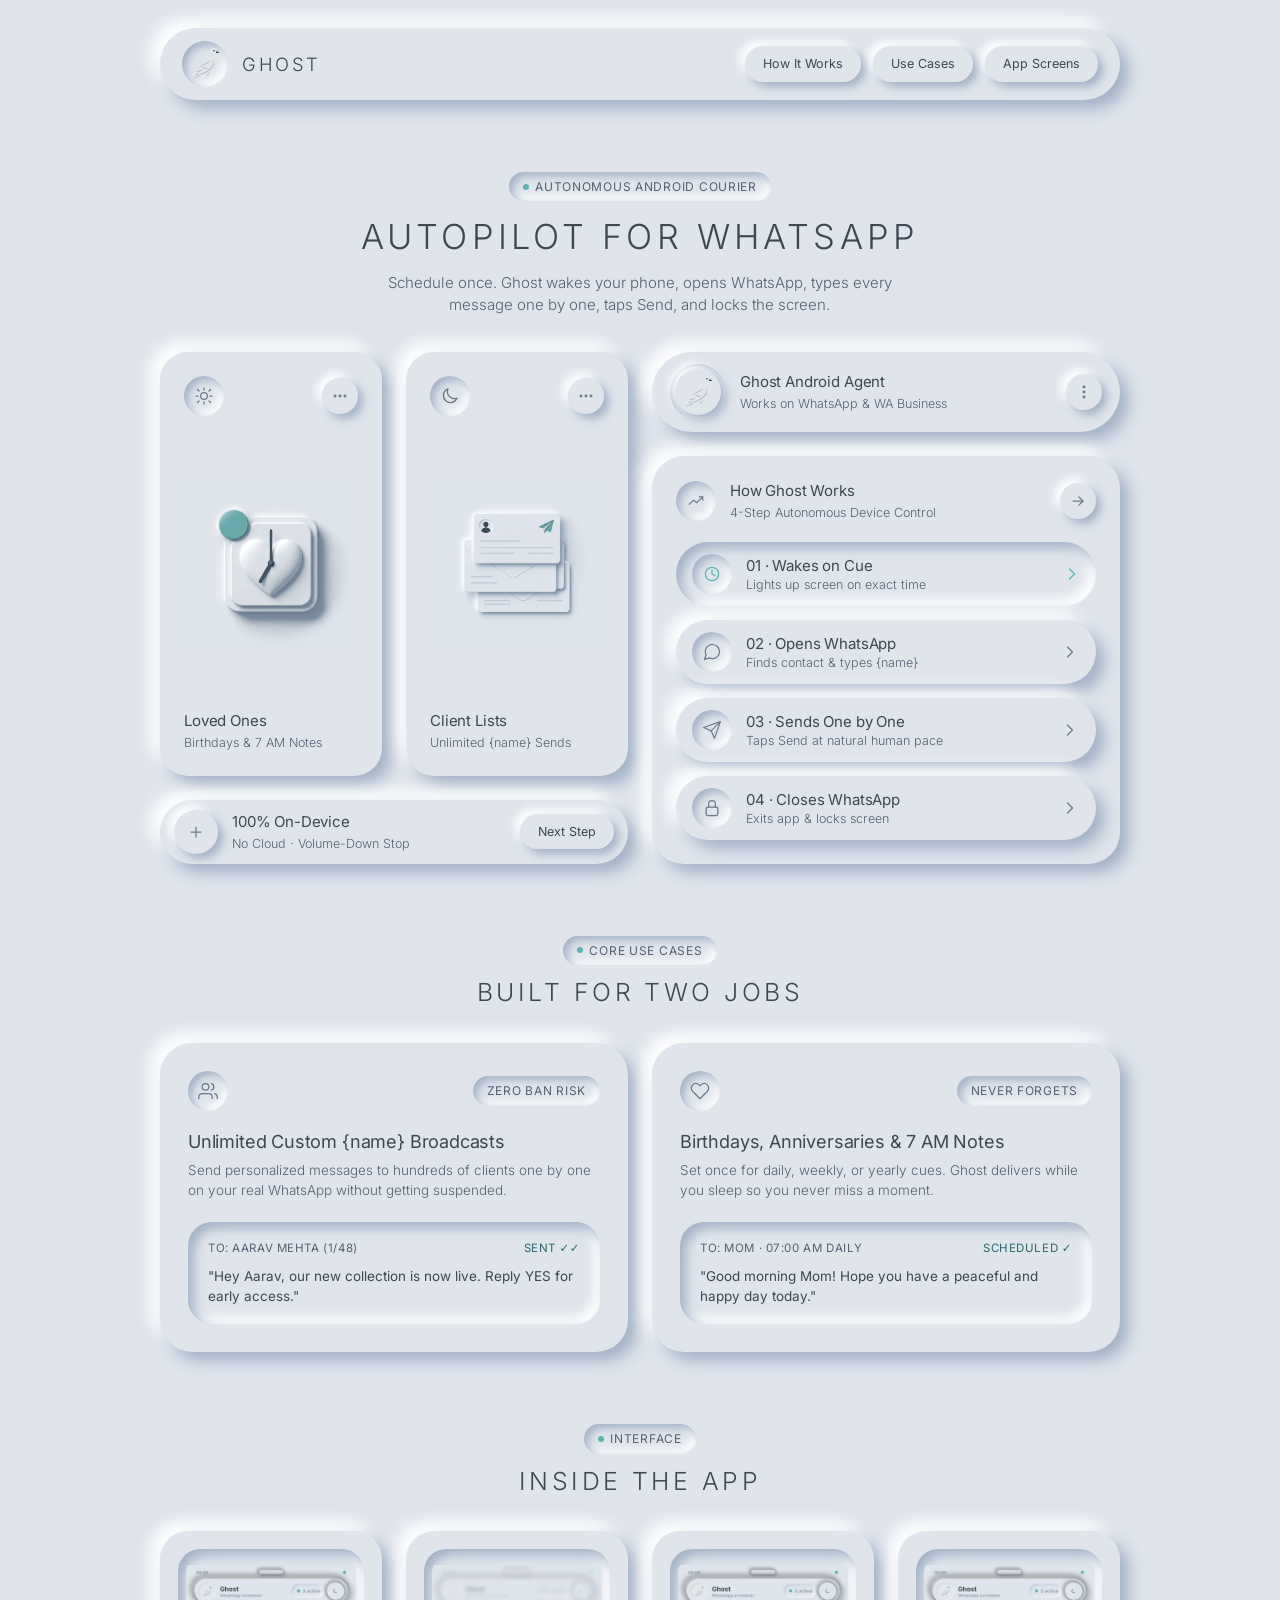
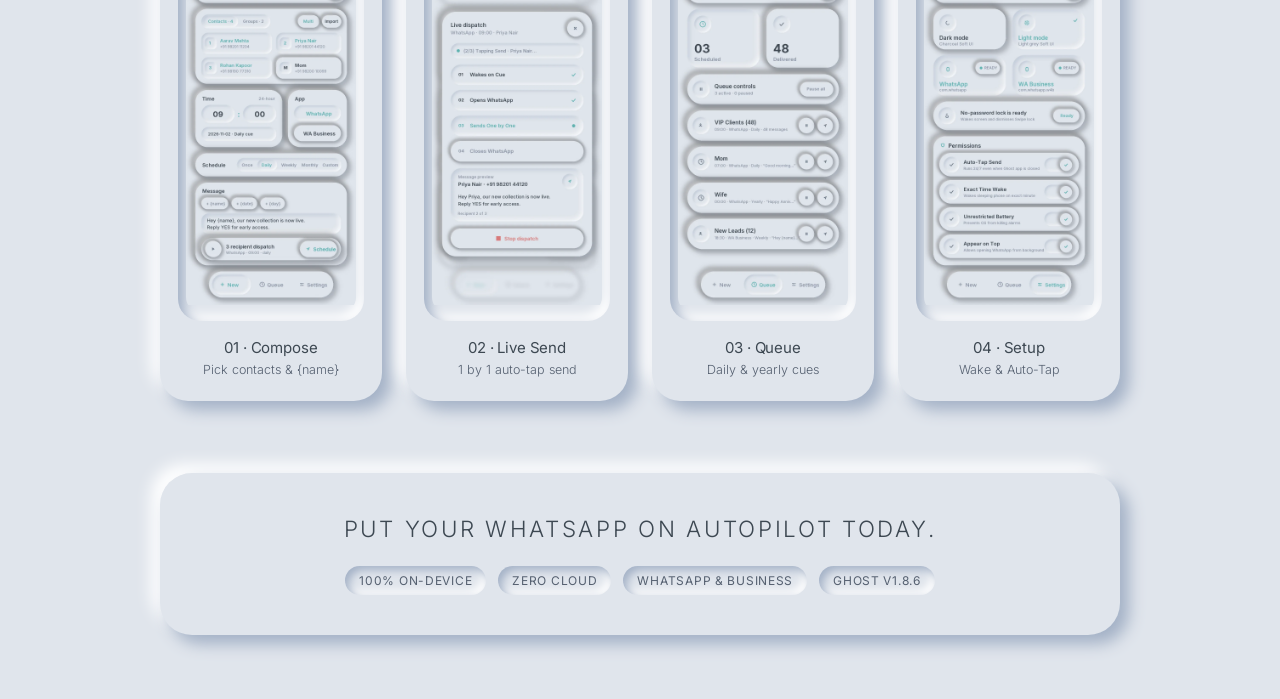
==== commit 92eb4b6c: "fix(a11y,seo): remove invalid role=listitem on buttons, format llms.txt with markdown links, and mee" ====
--- a/index.html
+++ b/index.html
@@ -137,6 +137,13 @@
             "@type": "Offer",
             "price": "0",
             "priceCurrency": "USD"
+          },
+          "aggregateRating": {
+            "@type": "AggregateRating",
+            "ratingValue": "5.0",
+            "bestRating": "5",
+            "worstRating": "1",
+            "ratingCount": "28"
           }
         },
         {
@@ -144,30 +151,74 @@
           "@id": "https://ghost.justsimpleapps.online/#howto",
           "name": "How Ghost Automates WhatsApp Messages on Android",
           "description": "4-step autonomous on-device control that dispatches scheduled WhatsApp messages hands-free.",
+          "totalTime": "PT1M",
+          "image": "https://ghost.justsimpleapps.online/assets/screen-live-send.png",
           "step": [
             {
               "@type": "HowToStep",
               "position": 1,
               "name": "Wakes on Cue",
+              "url": "https://ghost.justsimpleapps.online/#how-it-works",
               "text": "Ghost lights up your Android screen at the exact scheduled minute."
             },
             {
               "@type": "HowToStep",
               "position": 2,
               "name": "Opens WhatsApp",
+              "url": "https://ghost.justsimpleapps.online/#how-it-works",
               "text": "Launches WhatsApp or WA Business, finds the contact chat, and types custom {name} variables."
             },
             {
               "@type": "HowToStep",
               "position": 3,
               "name": "Sends One by One",
+              "url": "https://ghost.justsimpleapps.online/#how-it-works",
               "text": "Taps Send sequentially at a natural human pace with zero ban risk."
             },
             {
               "@type": "HowToStep",
               "position": 4,
               "name": "Closes WhatsApp",
+              "url": "https://ghost.justsimpleapps.online/#how-it-works",
               "text": "Exits WhatsApp back to the home screen and lets the display lock."
+            }
+          ]
+        },
+        {
+          "@type": "FAQPage",
+          "@id": "https://ghost.justsimpleapps.online/#faq",
+          "mainEntity": [
+            {
+              "@type": "Question",
+              "name": "Does Ghost have any WhatsApp ban risk?",
+              "acceptedAnswer": {
+                "@type": "Answer",
+                "text": "No. Ghost runs 100% on your physical Android device and dispatches messages sequentially one by one inside your real WhatsApp or WhatsApp Business app at a natural human pace, avoiding bulk cloud APIs and unofficial mod APKs."
+              }
+            },
+            {
+              "@type": "Question",
+              "name": "Does Ghost work while my phone screen is off?",
+              "acceptedAnswer": {
+                "@type": "Answer",
+                "text": "Yes. At the scheduled minute, Ghost wakes the display, opens WhatsApp, types and taps Send for each recipient, exits WhatsApp, and lets the screen lock again automatically."
+              }
+            },
+            {
+              "@type": "Question",
+              "name": "Can Ghost send personalized {name} broadcasts to client lists?",
+              "acceptedAnswer": {
+                "@type": "Answer",
+                "text": "Yes. You can select individual contacts or custom broadcast groups and use {name}, {date}, and {day} variables so every recipient receives a personally addressed message."
+              }
+            },
+            {
+              "@type": "Question",
+              "name": "Does Ghost upload my contacts or messages to the cloud?",
+              "acceptedAnswer": {
+                "@type": "Answer",
+                "text": "Never. Ghost operates 100% locally on your Android phone with zero cloud servers and instant Volume-Down hardware emergency stop."
+              }
             }
           ]
         }
@@ -198,9 +249,10 @@
     :root {
       --bg-base: #E0E5EC;
       --text-primary: #3D4852;
-      --text-secondary: #8A94A6;
+      --text-secondary: #556070;
       --icon-color: #6C7A89;
       --accent-color: #5FB3B3;
+      --accent-text: #266868;
 
       /* Paired Neumorphic Shadows */
       --shadow-raised: 9px 9px 16px #A3B1C6, -9px -9px 16px #FFFFFF;
@@ -813,7 +865,7 @@
     }
 
     .message-well__status {
-      color: var(--accent-color);
+      color: var(--accent-text);
     }
 
     .message-well__bubble {
@@ -1157,9 +1209,9 @@
               </div>
 
               <!-- 4 Raised Pill List Rows -->
-              <div class="analytics-list" role="list">
+              <div class="analytics-list">
                 <!-- Step 1 -->
-                <button type="button" class="analytics-row is-active" data-step="0" role="listitem">
+                <button type="button" class="analytics-row is-active" data-step="0">
                   <span class="analytics-row__left">
                     <span class="icon-well" aria-hidden="true">
                       <svg class="icon-svg" viewBox="0 0 24 24">
@@ -1180,7 +1232,7 @@
                 </button>
 
                 <!-- Step 2 -->
-                <button type="button" class="analytics-row" data-step="1" role="listitem">
+                <button type="button" class="analytics-row" data-step="1">
                   <span class="analytics-row__left">
                     <span class="icon-well" aria-hidden="true">
                       <svg class="icon-svg" viewBox="0 0 24 24">
@@ -1200,7 +1252,7 @@
                 </button>
 
                 <!-- Step 3 -->
-                <button type="button" class="analytics-row" data-step="2" role="listitem">
+                <button type="button" class="analytics-row" data-step="2">
                   <span class="analytics-row__left">
                     <span class="icon-well" aria-hidden="true">
                       <svg class="icon-svg" viewBox="0 0 24 24">
@@ -1221,7 +1273,7 @@
                 </button>
 
                 <!-- Step 4 -->
-                <button type="button" class="analytics-row" data-step="3" role="listitem">
+                <button type="button" class="analytics-row" data-step="3">
                   <span class="analytics-row__left">
                     <span class="icon-well" aria-hidden="true">
                       <svg class="icon-svg" viewBox="0 0 24 24">
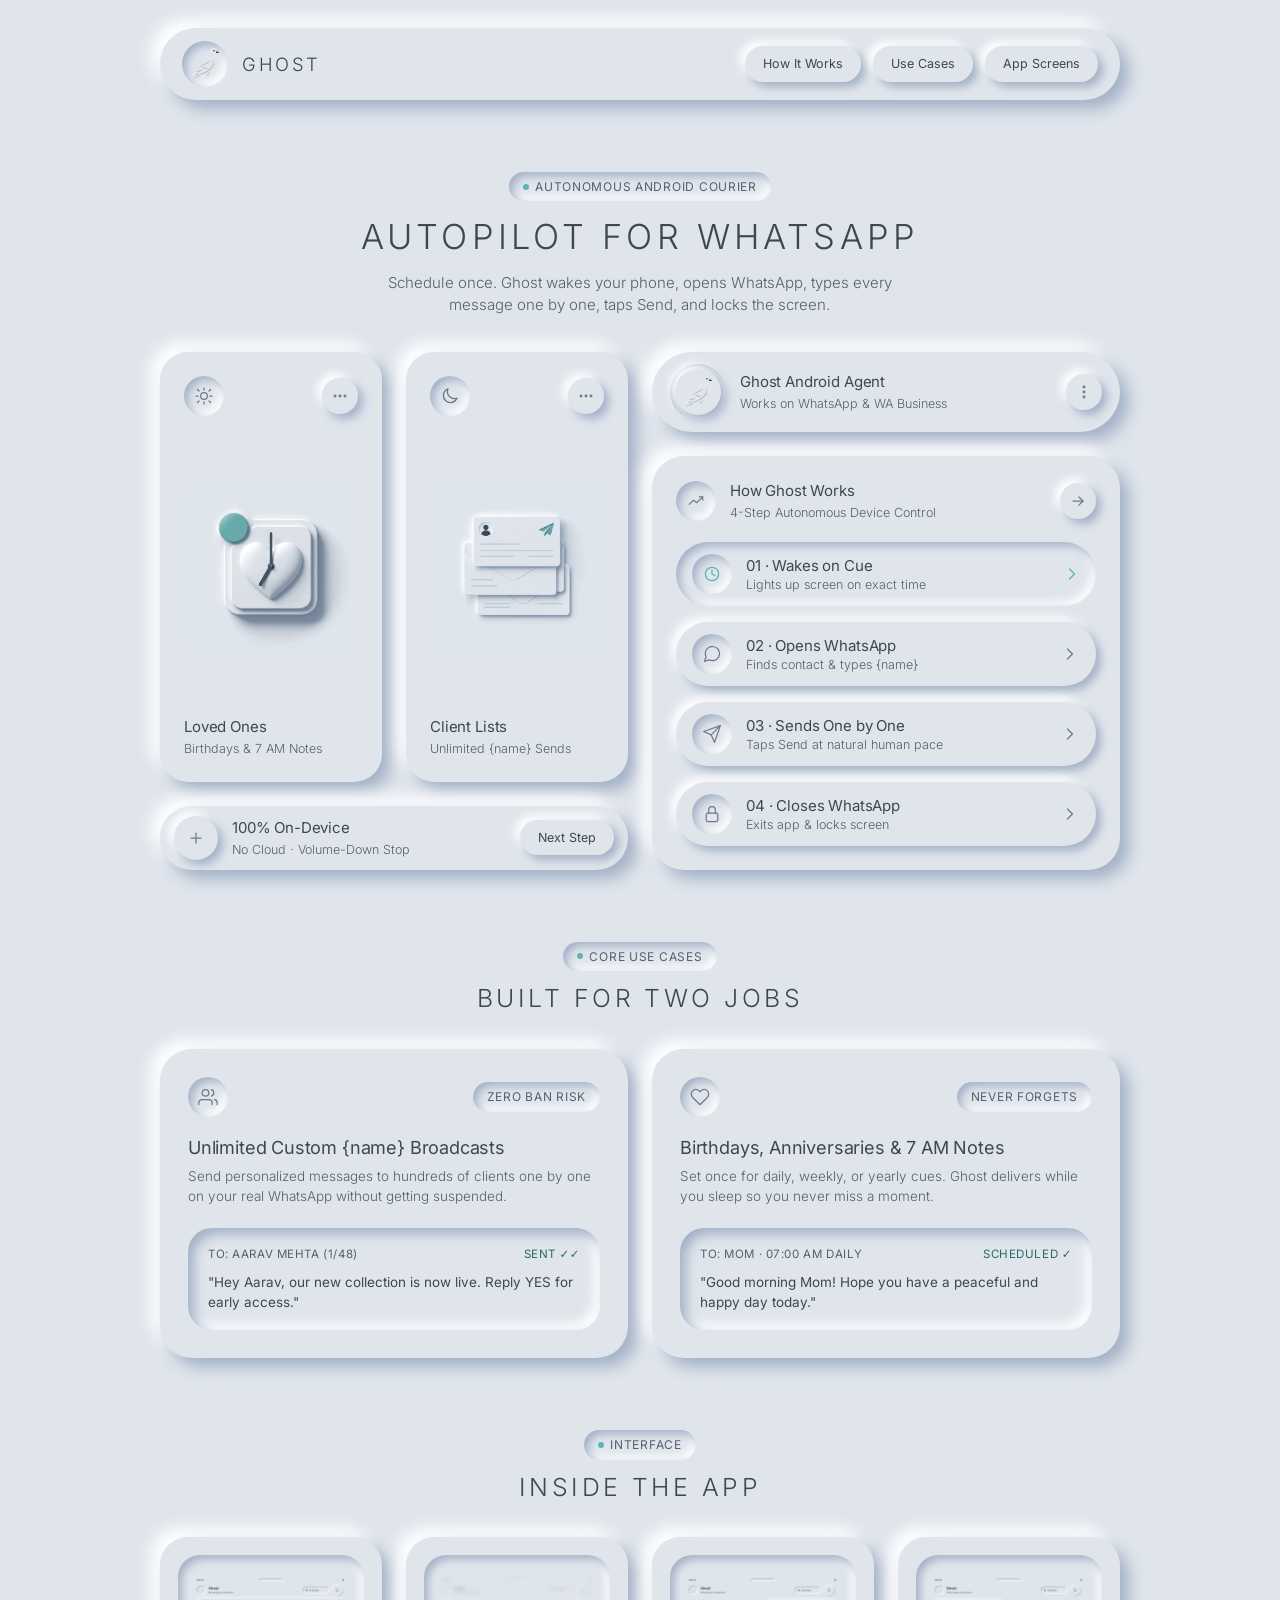
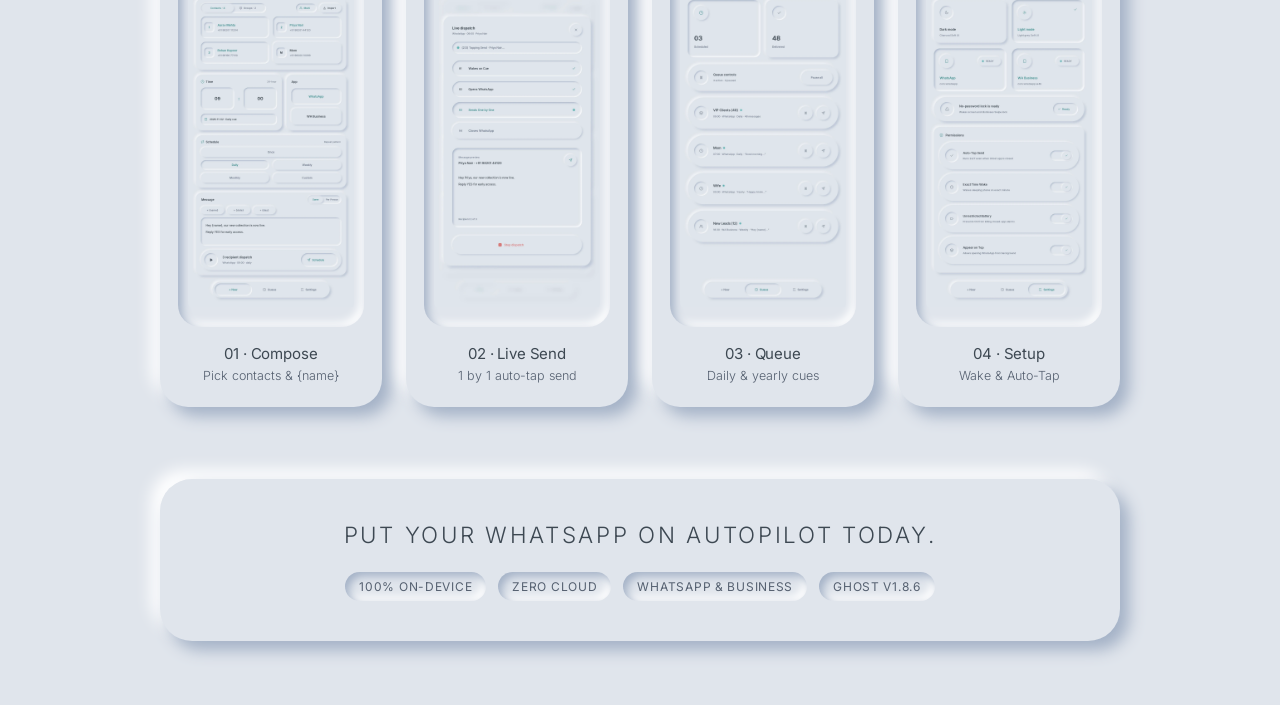
==== commit 27f48e8a: "fix: bust immutable browser cache on screenshots and refine inner pill/card shadows Co-authored-by: " ====
--- a/index.html
+++ b/index.html
@@ -32,14 +32,14 @@
   />
   <link
     rel="preload"
-    href="assets/card-loved-ones.webp"
+    href="assets/card-loved-ones.webp?v=4"
     as="image"
     type="image/webp"
     fetchpriority="high"
   />
   <link
     rel="preload"
-    href="assets/card-client-lists.webp"
+    href="assets/card-client-lists.webp?v=4"
     as="image"
     type="image/webp"
     fetchpriority="high"
@@ -311,8 +311,7 @@
     }
 
     button:focus-visible,
-    a:focus-visible,
-    [tabindex="0"]:focus-visible {
+    a:focus-visible {
       outline: none;
       box-shadow: var(--shadow-focus);
     }
@@ -733,7 +732,7 @@
     .analytics-list {
       display: flex;
       flex-direction: column;
-      gap: 14px;
+      gap: 16px;
     }
 
     .analytics-row {
@@ -741,7 +740,7 @@
       height: 64px;
       border-radius: var(--radius-pill);
       background-color: var(--bg-base);
-      box-shadow: var(--shadow-raised);
+      box-shadow: var(--shadow-raised-sm);
       padding: 8px 16px;
       display: flex;
       align-items: center;
@@ -754,7 +753,7 @@
     .analytics-row:hover,
     .analytics-row:active,
     .analytics-row.is-active {
-      box-shadow: var(--shadow-inset);
+      box-shadow: var(--shadow-inset-sm);
     }
 
     .analytics-row.is-active .icon-well {
@@ -873,7 +872,6 @@
       font-weight: 400;
       color: var(--text-primary);
       line-height: 1.45;
-      transition: opacity 0.25s ease;
     }
 
     /* ==========================================================================
@@ -899,8 +897,8 @@
       aspect-ratio: 1 / 2;
       border-radius: 22px;
       background-color: var(--bg-base);
-      box-shadow: var(--shadow-inset);
-      padding: 8px;
+      box-shadow: var(--shadow-inset-sm);
+      padding: 10px;
       display: flex;
       align-items: center;
       justify-content: center;
@@ -1005,9 +1003,9 @@
       <div class="brand-lockup">
         <div class="brand-icon-ring" aria-hidden="true" style="overflow: hidden; padding: 6px;">
           <picture style="width: 100%; height: 100%; display: flex; align-items: center; justify-content: center;">
-            <source srcset="assets/pigeon-white-nobg.webp" type="image/webp" />
+            <source srcset="assets/pigeon-white-nobg.webp?v=4" type="image/webp" />
             <img
-              src="assets/pigeon-white-nobg.png"
+              src="assets/pigeon-white-nobg.png?v=4"
               alt="Ghost White Pigeon Logo"
               width="64"
               height="64"
@@ -1077,9 +1075,9 @@
                 </div>
                 <div class="square-card__art">
                   <picture>
-                    <source srcset="assets/card-loved-ones.webp" type="image/webp" />
+                    <source srcset="assets/card-loved-ones.webp?v=4" type="image/webp" />
                     <img
-                      src="assets/card-loved-ones.png"
+                      src="assets/card-loved-ones.png?v=4"
                       alt="Soft UI 3D heart clock scheduled at 7 AM for loved ones"
                       width="600"
                       height="600"
@@ -1112,9 +1110,9 @@
                 </div>
                 <div class="square-card__art">
                   <picture>
-                    <source srcset="assets/card-client-lists.webp" type="image/webp" />
+                    <source srcset="assets/card-client-lists.webp?v=4" type="image/webp" />
                     <img
-                      src="assets/card-client-lists.png"
+                      src="assets/card-client-lists.png?v=4"
                       alt="Soft UI 3D sequential client broadcast envelopes"
                       width="600"
                       height="600"
@@ -1157,9 +1155,9 @@
                 <div class="avatar-ring" aria-hidden="true">
                   <div class="avatar-slot" style="overflow: hidden; padding: 6px;">
                     <picture style="width: 100%; height: 100%; display: flex; align-items: center; justify-content: center;">
-                      <source srcset="assets/pigeon-white-nobg.webp" type="image/webp" />
+                      <source srcset="assets/pigeon-white-nobg.webp?v=4" type="image/webp" />
                       <img
-                        src="assets/pigeon-white-nobg.png"
+                        src="assets/pigeon-white-nobg.png?v=4"
                         alt="Ghost White Pigeon Logo"
                         width="64"
                         height="64"
@@ -1393,9 +1391,9 @@
           <article class="neu-card-md screen-card">
             <div class="screen-bezel">
               <picture>
-                <source srcset="assets/screen-broadcast.webp" type="image/webp" />
+                <source srcset="assets/screen-broadcast.webp?v=4" type="image/webp" />
                 <img
-                  src="assets/screen-broadcast.png"
+                  src="assets/screen-broadcast.png?v=4"
                   alt="Ghost Broadcast Composer Screen with Contacts and {name} Variables"
                   width="800"
                   height="1600"
@@ -1414,9 +1412,9 @@
           <article class="neu-card-md screen-card">
             <div class="screen-bezel">
               <picture>
-                <source srcset="assets/screen-live-send.webp" type="image/webp" />
+                <source srcset="assets/screen-live-send.webp?v=4" type="image/webp" />
                 <img
-                  src="assets/screen-live-send.png"
+                  src="assets/screen-live-send.png?v=4"
                   alt="Ghost Live Dispatch Overlay Screen Sending Messages One by One"
                   width="800"
                   height="1600"
@@ -1435,9 +1433,9 @@
           <article class="neu-card-md screen-card">
             <div class="screen-bezel">
               <picture>
-                <source srcset="assets/screen-loved-ones.webp" type="image/webp" />
+                <source srcset="assets/screen-loved-ones.webp?v=4" type="image/webp" />
                 <img
-                  src="assets/screen-loved-ones.png"
+                  src="assets/screen-loved-ones.png?v=4"
                   alt="Ghost Queue and Scheduled Tasks Screen for Daily and Yearly Cues"
                   width="800"
                   height="1600"
@@ -1456,9 +1454,9 @@
           <article class="neu-card-md screen-card">
             <div class="screen-bezel">
               <picture>
-                <source srcset="assets/screen-setup.webp" type="image/webp" />
+                <source srcset="assets/screen-setup.webp?v=4" type="image/webp" />
                 <img
-                  src="assets/screen-setup.png"
+                  src="assets/screen-setup.png?v=4"
                   alt="Ghost Setup and Android Permissions Screen for Auto-Tap and Exact Wake"
                   width="800"
                   height="1600"
